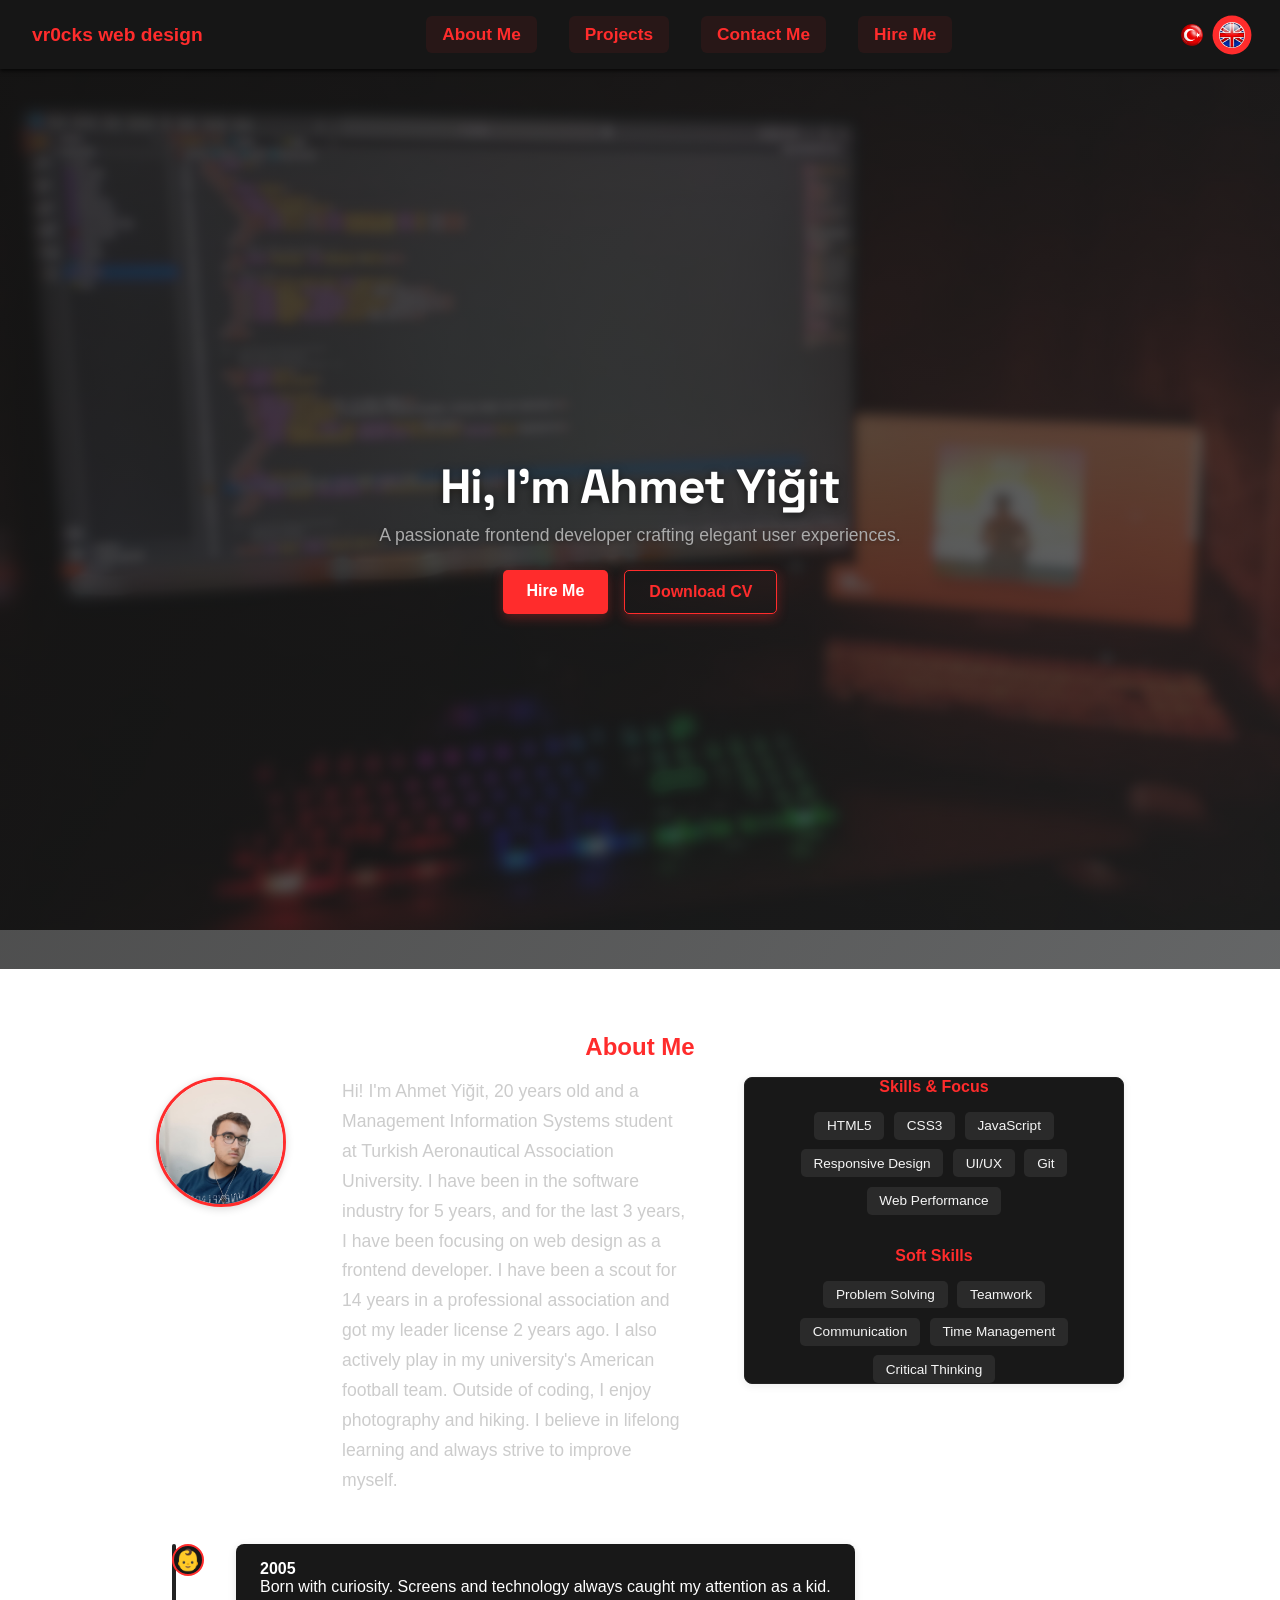
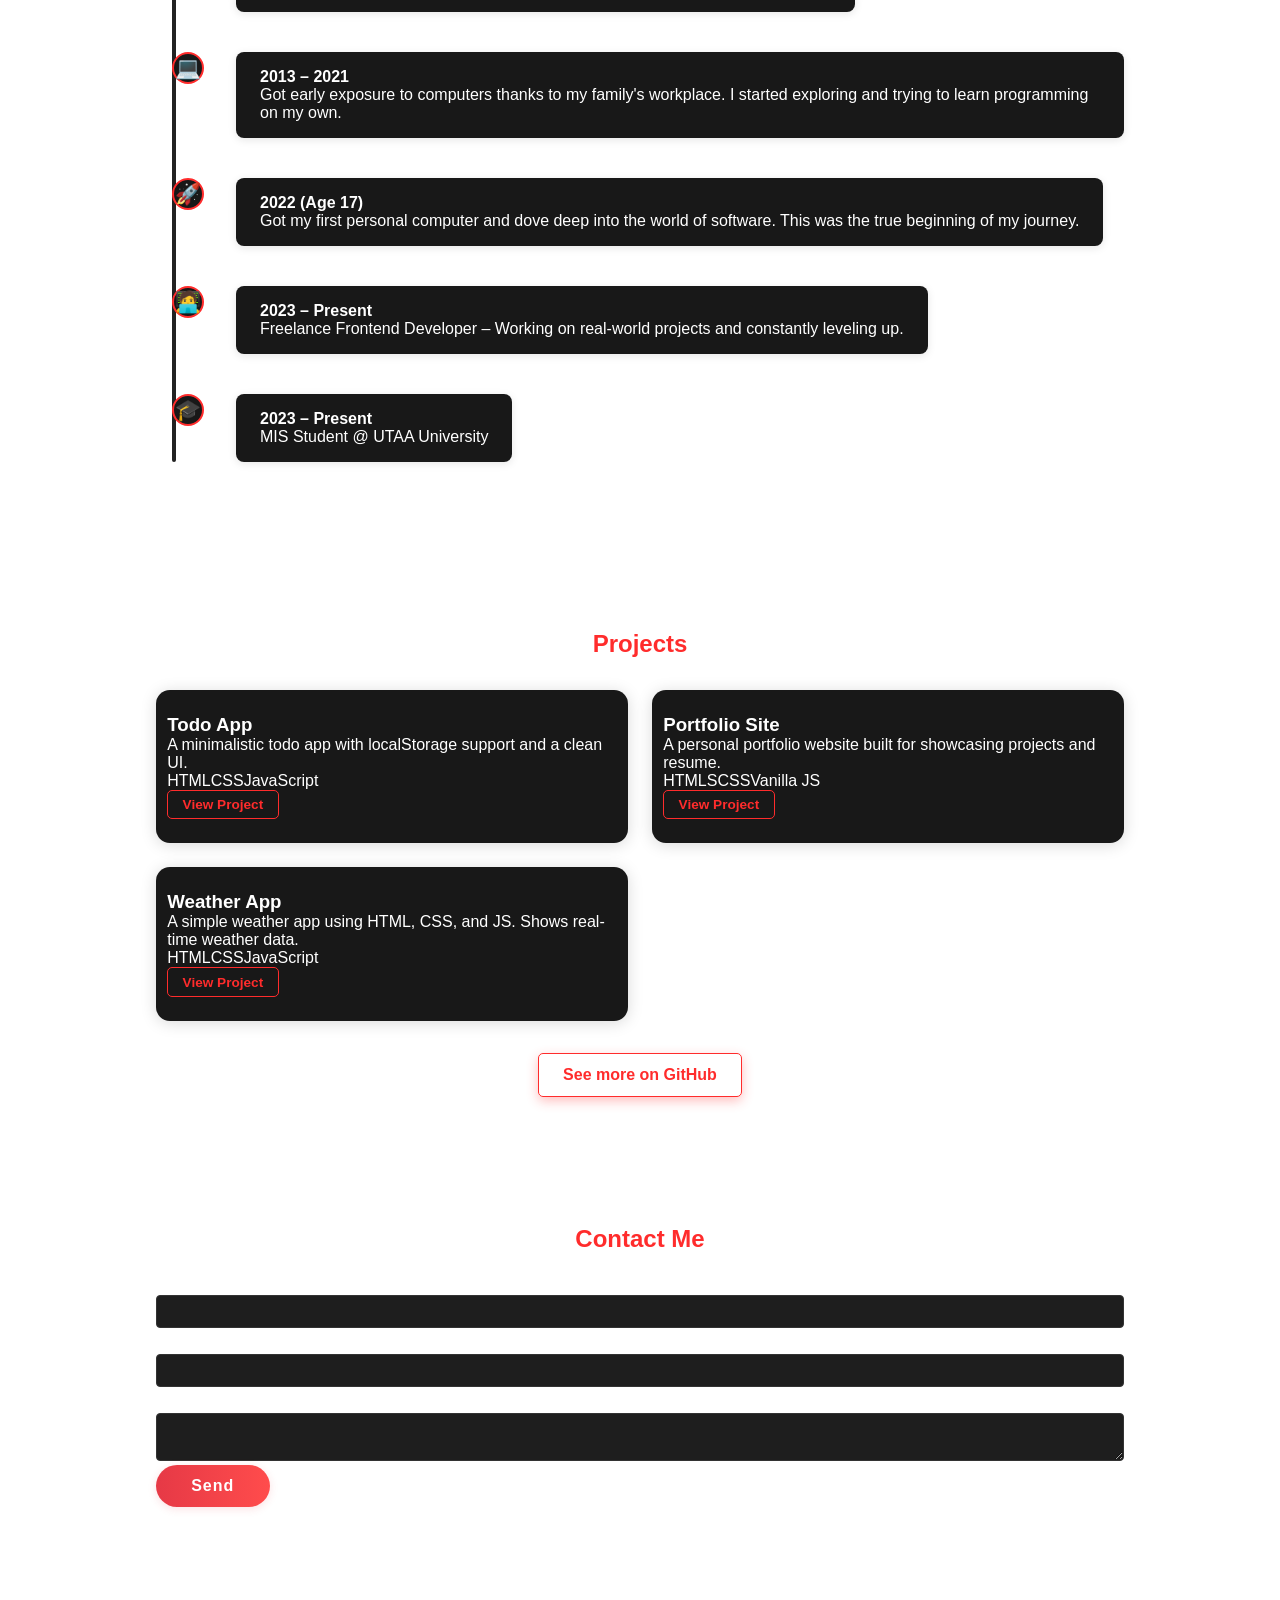
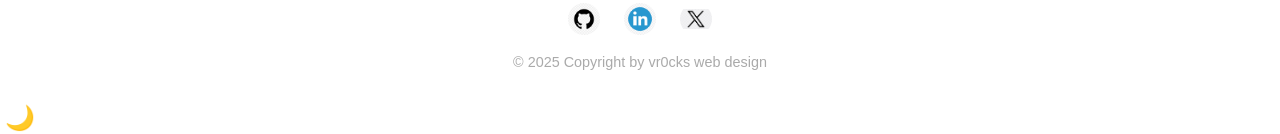
==== index.html @ fe690855 "İlk commit: portfolyo dosyaları" ====
<!DOCTYPE html>
<html lang="tr">
<head>
  <meta charset="UTF-8">
  <meta name="viewport" content="width=device-width, initial-scale=1.0">
  <title>Ahmet Yiğit - Portfolio</title>
  <link rel="stylesheet" href="style.css">
  <link href="https://fonts.googleapis.com/css2?family=Space+Grotesk:wght@700&display=swap" rel="stylesheet">
  <meta name="description" content="Ahmet Yiğit - Frontend Developer Portfolio. Projects, skills, and contact information.">
  <meta name="keywords" content="Frontend, Portfolio, Ahmet Yiğit, Web Developer, JavaScript, HTML, CSS">
  <meta name="author" content="vr0cks web design">
</head>
<body>
  <!-- Scroll Progress Bar (Sayfa kaydırma ilerlemesini gösterir) -->
  <div class="scroll-progress"></div>

  <!-- =========================
       Navbar (Üst Menü)
       ========================= -->
  <header>
    <nav class="navbar">
      <div class="logo">
        <a href="#">vr0cks web design</a>
      </div>
      <!-- Masaüstü Menü -->
      <ul class="nav-links desktop-menu">
        <li><a href="#about" data-key="nav_about">About Me</a></li>
        <li><a href="#projects" data-key="nav_projects">Projects</a></li>
        <li><a href="#contact" data-key="nav_contact">Contact Me</a></li>
        <li><a href="#hire" data-key="nav_hire">Hire Me</a></li>
      </ul>
      <div class="nav-actions">
        <div class="language-switch">
          <button id="btn-tr"><img src="/assets/tr.png" alt="TR" /></button>
          <button id="btn-en"><img src="/assets/gb.png" alt="EN" /></button>
        </div>
      </div>
      <!-- Mobil Menü Açma Butonu -->
      <div class="hamburger" id="hamburger">&#9776;</div>
    </nav>
    <!-- Mobil Menü -->
    <ul class="nav-links mobile-menu" id="mobile-menu">
      <li><a href="#about" data-key="nav_about">About Me</a></li>
      <li><a href="#projects" data-key="nav_projects">Projects</a></li>
      <li><a href="#contact" data-key="nav_contact">Contact Me</a></li>
      <li><a href="#hire" data-key="nav_hire">Hire Me</a></li>
    </ul>
  </header>

  <!-- =========================
       Hero Alanı (Açılış)
       ========================= -->
  <header class="hero">
    <div class="hero-content">

      <div class="hero-text">
        <h1 data-key="hero_title">Hi, I'm Ahmet Yiğit</h1>
        <p data-key="hero_subtitle">A passionate frontend developer crafting elegant user experiences.</p>
        <div class="hero-buttons">
          <a href="#contact" class="btn" data-key="btn_hire">Hire Me</a>
          <a href="./assets/Resume.pdf" download class="btn btn-outline" data-key="btn_cv">Download CV</a>
        </div>
      </div>
    </div>
  </header>


  <!-- =========================
       Hakkımda Bölümü
       ========================= -->
  <section id="about" class="section fade-in">
    <h2 data-key="about_title">About Me</h2>
    <div class="about-wrapper">
      <!-- Profil Fotoğrafı -->
      <div class="about-photo">
        <img src="assets/ben 2.jpg" alt="Ahmet Yiğit" />
      </div>
      <!-- Hakkımda Yazısı -->
      <div class="about-text">
        <p data-key="about_text">
          Merhaba! Ben Ahmet Yiğit, 20 yaşındayım ve Türk Hava Kurumu Üniversitesi'nde Yönetim Bilişim Sistemleri bölümü öğrencisiyim.<br>
          5 yıldır yazılım sektöründeyim, son 3 yıldır ise frontend geliştirici olarak web tasarımı ile ilgileniyorum.<br>
          14 yıldır profesyonel bir derneğe bağlı olarak izcilik yapıyorum ve 2 yıl önce lider lisansımı aldım.<br>
          Ayrıca aktif olarak okulumun Amerikan futbolu takımında oynuyorum.<br>
          Kodlamanın dışında fotoğrafçılık ve doğa yürüyüşleriyle ilgileniyorum. Sürekli öğrenmeye ve kendimi geliştirmeye inanıyorum.
        </p>
      </div>
      <!-- Yetenekler ve Soft Skills -->
      <div class="about-tags">
        <h4 data-key="skills_title">Skills & Focus</h4>
        <div class="tag-list">
          <span>HTML5</span><span>CSS3</span><span>JavaScript</span>
          <span data-key="tag_responsive">Responsive Design</span>
          <span data-key="tag_uiux">UI/UX</span>
          <span>Git</span>
          <span data-key="tag_performance">Web Performance</span>
        </div>
        <h4 style="margin-top: 2rem;" data-key="soft_title">Soft Skills</h4>
        <div class="tag-list">
          <span data-key="tag_problem">Problem Solving</span>
          <span data-key="tag_team">Teamwork</span>
          <span data-key="tag_comm">Communication</span>
          <span data-key="tag_time">Time Management</span>
          <span data-key="tag_critical">Critical Thinking</span>
        </div>
      </div>
    </div>

    <!-- =========================
         Zaman Çizelgesi (Timeline)
         ========================= -->
    <div class="timeline-container fade-in">
      <div class="timeline-item">
        <div class="timeline-dot"><span>👶</span></div>
        <div class="timeline-content">
          <h4>2005</h4>
          <p data-key="timeline_2005">Born with curiosity. Screens and technology always caught my attention as a kid.</p>
        </div>
      </div>
      <div class="timeline-item">
        <div class="timeline-dot"><span>💻</span></div>
        <div class="timeline-content">
          <h4>2013 – 2021</h4>
          <p data-key="timeline_2013_2021">Got early exposure to computers thanks to my family's workplace. I started exploring and trying to learn programming on my own.</p>
        </div>
      </div>
      <div class="timeline-item">
        <div class="timeline-dot"><span>🚀</span></div>
        <div class="timeline-content">
          <h4>2022 (Age 17)</h4>
          <p data-key="timeline_2022">Got my first personal computer and dove deep into the world of software. This was the true beginning of my journey.</p>
        </div>
      </div>
      <div class="timeline-item">
        <div class="timeline-dot"><span>🧑‍💻</span></div>
        <div class="timeline-content">
          <h4>2023 – Present</h4>
          <p data-key="timeline_2023_freelance"><strong>Freelance Frontend Developer</strong> – Working on real-world projects and constantly leveling up.</p>
        </div>
      </div>
      <div class="timeline-item">
        <div class="timeline-dot"><span>🎓</span></div>
        <div class="timeline-content">
          <h4>2023 – Present</h4>
          <p data-key="timeline_2023_mis"><strong>MIS Student</strong> @ UTAA University</p>
        </div>
      </div>
    </div>
  </section>

  <!-- =========================
       Projeler Bölümü
       ========================= -->
  <section id="projects" class="section">
    <h2 data-key="projects_title">Projects</h2>
    <div class="project-grid">
      <!-- 3 favori projen -->
      <div class="project-card">
        <h3 data-key="todo_title">Todo App</h3>
        <p data-key="todo_desc">A minimalistic todo app with localStorage support and a clean UI.</p>
        <div class="tags">
          <span>HTML</span><span>CSS</span><span>JavaScript</span>
        </div>
        <a href="#" class="btn-sm" data-key="btn_view">View Project</a>
      </div>
      <div class="project-card">
        <h3 data-key="portfolio_title">Portfolio Site</h3>
        <p data-key="portfolio_desc">A personal portfolio website built for showcasing projects and resume.</p>
        <div class="tags">
          <span>HTML</span><span>SCSS</span><span>Vanilla JS</span>
        </div>
        <a href="#" class="btn-sm" data-key="btn_view">View Project</a>
      </div>
      <div class="project-card">
        <h3 data-key="weather_title">Weather App</h3>
        <p data-key="weather_desc">A simple weather app using HTML, CSS, and JS. Shows real-time weather data.</p>
        <div class="tags">
          <span>HTML</span><span>CSS</span><span>JavaScript</span>
        </div>
        <a href="#" class="btn-sm" data-key="btn_view">View Project</a>
      </div>
    </div>
    <div style="text-align:center; margin-top:2rem;">
      <a href="https://github.com/Vr0cks" target="_blank" class="btn btn-outline" data-key="btn_github_more">
        See more on GitHub
      </a>
    </div>
  </section>


  <!-- =========================
       İletişim Bölümü
       ========================= -->
  <section id="contact" class="section">
    <h2 data-key="contact_title">Contact Me</h2>
    <form id="contact-form">
      <label for="name" data-key="label_name">Your name:</label>
      <input type="text" id="name" name="name" required>

      <label for="email" data-key="label_email">Your email:</label>
      <input type="email" id="email" name="email" required>

      <label for="message" data-key="label_message">Your message:</label>
      <textarea id="message" name="message" required></textarea>

      <button type="submit" data-key="btn_send">Send</button>
    </form>
    <div id="thanks-message" style="display:none; color:var(--primary); margin-top:1rem;">
      Teşekkürler! Mesajınız iletildi.
    </div>
  </section>

  <!-- =========================
       Footer (Alt Bilgi)
       ========================= -->
  <footer>
    <div class="footer-social">
      <a href="https://github.com/Vr0cks" target="_blank"><img src="assets/github.png" alt="GitHub"></a>
      <a href="https://www.linkedin.com/in/ahmet-yiğit-canlı/" target="_blank"><img src="assets/linkedin.png" alt="LinkedIn"></a>
      <a href="https://x.com/ahmetcanli1907" target="_blank"><img src="assets/X.jpeg" alt="Twitter"></a>
      <!-- Diğer sosyal medya ikonlarını da ekleyebilirsin -->
    </div>
    <p>&copy; 2025 Copyright by vr0cks web design</p>
  </footer>

  <!-- =========================
       Scriptler
       ========================= -->
  <script src="script.js"></script>
  <script>
document.addEventListener("DOMContentLoaded", function() {
  const sections = document.querySelectorAll("section[id]");
  const navLinks = document.querySelectorAll(".nav-links a");

  function onScroll() {
    let scrollPos = window.scrollY + 120; // Navbar yüksekliği kadar offset
    sections.forEach(section => {
      if (
        scrollPos >= section.offsetTop &&
        scrollPos < section.offsetTop + section.offsetHeight
      ) {
        navLinks.forEach(link => {
          link.classList.remove("active");
          if (link.getAttribute("href") === "#" + section.id) {
            link.classList.add("active");
          }
        });
      }
    });
  }

  window.addEventListener("scroll", onScroll);
  onScroll(); // Sayfa yüklenince de çalışsın
});
</script>
  <script>
document.addEventListener("DOMContentLoaded", function() {
  function revealTimeline() {
    document.querySelectorAll('.timeline-item').forEach(item => {
      const rect = item.getBoundingClientRect();
      if(rect.top < window.innerHeight - 80) {
        item.classList.add('visible');
      }
    });
  }
  window.addEventListener('scroll', revealTimeline);
  revealTimeline();
});
</script>
<script>
document.getElementById('contact-form').addEventListener('submit', function(e){
  e.preventDefault();
  document.getElementById('thanks-message').style.display = 'block';
  this.reset();
});
</script>
<button id="theme-toggle" aria-label="Tema Değiştir">🌙</button>
<script>
const btn = document.getElementById('theme-toggle');
btn.onclick = () => {
  document.body.classList.toggle('light-theme');
  btn.textContent = document.body.classList.contains('light-theme') ? '🌞' : '🌙';
};
</script>
</body>
</html>
---- style.css ----
/* ============================
   Temel Değişkenler ve Reset
   ============================ */
:root {
  --primary: #ff2c2c;
  --bg: #121212;
  --text: #f5f5f5;
  --muted: #aaaaaa;
}

* {
  margin: 0;
  padding: 0;
  box-sizing: border-box;
}

@import url('https://fonts.googleapis.com/css2?family=Inter:wght@400;600;700&display=swap');

/* ============================
   Body Genel Ayarlar
   ============================ */
body {
  min-height: 100vh;
  background: url('assets/bk.jpg') center center/cover no-repeat fixed;
  color: #fff;
  font-family: 'Inter', Arial, sans-serif;
}

/* ============================
   Navigasyon Barı
   ============================ */
nav {
  background: rgba(18, 18, 18, 0.95);
  backdrop-filter: blur(10px);
  box-shadow: 0 2px 4px rgba(0, 0, 0, 0.7);
  padding: 1rem 2rem;
  display: flex;
  justify-content: space-between;
  align-items: center;
  position: sticky;
  top: 0;
  z-index: 10;
}

/* Logo kısmı */
.logo {
  font-weight: bold;
  font-size: 1.2rem;
  color: var(--primary);
}
.logo a {
  color: var(--primary);
  font-weight: bold;
  font-size: 1.2rem;
  text-decoration: none;
}

/* Menü linkleri */
.nav-links {
  list-style: none;
  display: flex;
  gap: 2rem;
  align-items: center;
  padding: 0;
}
.nav-links li a {
  color: #fff;
  text-decoration: none;
  font-weight: 600;
  font-size: 1.08rem;
  padding: 0.5rem 1rem;
  border-radius: 6px;
  transition: background 0.2s, color 0.2s;
  position: relative;
  display: inline-block;
  background: none;
}
.nav-links li a.active {
  color: var(--primary);
  background: rgba(255,44,44,0.08);
  font-weight: 700;
}
.nav-links li a:hover {
  background: var(--primary);
  color: #fff;
}
/* Hover'da alt çizgi efekti */
.nav-links li a::after {
  content: '';
  position: absolute;
  width: 0%;
  height: 2px;
  bottom: -4px;
  left: 0;
  background-color: var(--primary);
  transition: 0.3s;
}
.nav-links li a:hover::after {
  width: 100%;
}

/* Navbar aksiyonları hizalama */
.nav-actions {
  display: flex;
  gap: 1rem;
  align-items: center;
}

/* Dil değiştirme ve ekstra aksiyonlar */
.language-switch {
  display: flex;
  gap: 0.5rem;
}

.language-switch button {
  background: transparent;
  border: none;
  cursor: pointer;
  padding: 4px;
  border-radius: 50%;
  transition: background 0.2s, box-shadow 0.2s, transform 0.15s;
  display: flex;
  align-items: center;
  justify-content: center;
  box-shadow: none;
}

.language-switch button.active {
  background: var(--primary);
  box-shadow: 0 0 0 2px var(--primary);
  transform: scale(1.08);
}

.language-switch button:hover:not(.active) {
  background: rgba(255,255,255,0.08);
  box-shadow: 0 2px 8px rgba(0,0,0,0.12);
}

.language-switch img {
  width: 24px;
  height: 24px;
  border-radius: 50%;
  object-fit: cover;
  display: block;
}

/* Aktif buton vurgusu */
.language-switch button.active {
  background: var(--primary);
  box-shadow: 0 0 0 2px var(--primary);
}
#theme-toggle {
  font-size: 1.5rem;
  width: 32px;
  height: 32px;
  color: var(--primary);
  background: transparent;
  border: none;
  margin-left: 4px;
}

/* ============================
   Hero Alanı (Açılış)
   ============================ */
.hero {
  position: relative;
  min-height: 100vh;
  display: flex;
  align-items: center;
  justify-content: center;
  z-index: 1;
}
.hero::before {
  content: "";
  position: absolute;
  inset: 0;
  background: linear-gradient(120deg, rgba(24,24,24,0.8) 0%, rgba(35,37,38,0.7) 100%);
  z-index: 1;
}
.hero-content {
  position: relative;
  z-index: 2;
  text-align: center;
  width: 100%;
  max-width: 700px;
  margin: 0 auto;
  padding: 3rem 1rem;
  /* Arka plan rengi ekleme! */
  background: none;
  box-shadow: none;
}
.hero h1 {
  font-family: 'Space Grotesk', Arial, sans-serif;
  font-size: 3rem;
  letter-spacing: -1px;
  margin-bottom: 0.5rem;
  opacity: 0;
  animation: fadeIn 1s forwards 0.3s;
  text-shadow: 0 2px 8px rgba(0,0,0,0.5);
}
.hero p {
  color: var(--muted);
  font-size: 1.1rem;
  margin-bottom: 1.5rem;
  opacity: 0;
  animation: fadeIn 1s forwards 0.6s;
  text-shadow: 0 1px 4px rgba(0,0,0,0.3);
}
.hero-buttons {
  display: flex;
  gap: 1rem;
  justify-content: center;
  flex-wrap: wrap;
}
.hero-content {
  display: flex;
  align-items: center;
  justify-content: center;
  gap: 2.5rem;
  padding: 4rem 1rem 2rem 1rem;
  flex-wrap: wrap;
}
.hero-text {
  background: none;
  box-shadow: none;
}
.hero-text > * {
  opacity: 0;
  transform: translateY(30px);
  animation: fadeInUp 0.8s forwards;
}
.hero-text > *:nth-child(1) { animation-delay: 0.2s; }
.hero-text > *:nth-child(2) { animation-delay: 0.4s; }
.hero-text > *:nth-child(3) { animation-delay: 0.6s; }

@keyframes fadeInUp {
  to { opacity: 1; transform: none; }
}

/* ============================
   Butonlar
   ============================ */
.btn, .btn-outline, .btn-sm {
  display: inline-block;
  border-radius: 5px;
  text-decoration: none;
  transition: 0.3s;
  font-weight: 600;
}
.btn {
  padding: 0.75rem 1.5rem;
  background: var(--primary);
  color: #fff;
  box-shadow: 0 4px 12px rgba(255, 44, 44, 0.3);
}
.btn:hover { opacity: 0.85; }
.btn-outline {
  background: transparent;
  border: 1px solid var(--primary);
  color: var(--primary);
}
.btn-outline:hover {
  background: var(--primary);
  color: #fff;
}
.btn-sm {
  padding: 0.4rem 0.9rem;
  font-size: 0.85rem;
  border: 1px solid var(--primary);
  color: var(--primary);
}
.btn-sm:hover {
  background-color: var(--primary);
  color: #fff;
}

/* ============================
   Genel Bölüm Ayarları
   ============================ */
.section {
  padding: 4rem 2rem;
  max-width: 1000px;
  margin: auto;
}
.section h2 {
  color: var(--primary);
  margin-bottom: 1rem;
  text-align: center;
}

/* ============================
   Slider (Projeler için)
   ============================ */
.slider {
  display: flex;
  overflow-x: auto;
  scroll-snap-type: x mandatory;
  gap: 1rem;
  padding: 1rem 0;
  scrollbar-width: none;
}
.slider::-webkit-scrollbar { display: none; }
.slide {
  min-width: 300px;
  flex: none;
  background: linear-gradient(145deg, #1c1c1c, #111);
  border: 1px solid #2a2a2a;
  padding: 1rem;
  border-radius: 8px;
  scroll-snap-align: center;
  text-align: center;
  transition: transform 0.3s;
}
.slide:hover { transform: scale(1.05); }

/* ============================
   Form Elemanları
   ============================ */
input, textarea {
  background: #1e1e1e;
  border: 1px solid #333;
  padding: 0.5rem;
  color: var(--text);
  width: 100%;
  margin-top: 0.5rem;
  border-radius: 4px;
}
input:focus, textarea:focus {
  outline: none;
  border-color: var(--primary);
}
button[type="submit"] {
  background: linear-gradient(90deg, #e63946 0%, #ff4c4c 100%);
  color: #fff;
  border: none;
  padding: 0.75rem 2.2rem;
  border-radius: 25px;
  font-size: 1rem;
  font-weight: 600;
  cursor: pointer;
  box-shadow: 0 2px 8px rgba(230, 57, 70, 0.15);
  transition: background 0.2s, transform 0.2s;
  letter-spacing: 1px;
}
button[type="submit"]:hover {
  background: linear-gradient(90deg, #ff4c4c 0%, #e63946 100%);
  transform: translateY(-2px) scale(1.04);
  box-shadow: 0 4px 16px rgba(230, 57, 70, 0.25);
}

/* ============================
   Footer
   ============================ */
footer {
  text-align: center;
  padding: 2rem;
  font-size: 0.9rem;
  color: var(--muted);
}

/* ============================
   Proje Kartları
   ============================ */
.project-grid {
  display: grid;
  grid-template-columns: 1fr;
  gap: 1.5rem;
  margin-top: 2rem;
}

.project-card {
  background: #181818;
  border-radius: 14px;
  box-shadow: 0 2px 16px rgba(0,0,0,0.15);
  padding: 1.5rem 0.7rem;
  width: 100%;
  max-width: 100%;
  box-sizing: border-box;
  margin: 0 auto;
}

@media (min-width: 600px) {
  .project-grid {
    grid-template-columns: repeat(auto-fit, minmax(320px, 1fr));
  }
}

/* ============================
   Hakkımda Bölümü
   ============================ */
.about-wrapper {
  display: flex;
  gap: 2.5rem;
  align-items: flex-start;
  justify-content: center;
  flex-wrap: wrap;
  margin-bottom: 2rem;
}
.about-photo {
  flex-shrink: 0;
}
.about-photo img {
  width: 130px;
  height: 130px;
  object-fit: cover;
  border-radius: 50%;
  border: 3px solid var(--primary);
  box-shadow: 0 2px 8px rgba(0,0,0,0.15);
  background: #fff;
  display: block;
  margin: 0 auto;
  max-width: 100%;
  max-height: 180px;
}
.about-text {
  flex: 2 1 400px;
  max-width: 700px;
  font-size: 1.1rem;
  color: #ccc;
  margin-bottom: 1rem;
  text-align: left;
  min-width: 250px;
  word-break: break-word;
  white-space: normal;
  line-height: 1.7;
}
.about-tags {
  flex: 1 1 200px;
  min-width: 180px;
  background: #181818;
  border-radius: 8px;
  padding: 1.2rem 1rem;
  border: 1px solid #232323;
  box-shadow: 0 2px 8px rgba(0,0,0,0.08);
  text-align: center;
}
.about-tags h4 {
  margin-bottom: 1rem;
  color: var(--primary);
  font-weight: 600;
}
.tag-list {
  display: flex;
  flex-wrap: wrap;
  justify-content: center;
  gap: 0.6rem;
}
.tag-list span {
  background: #2a2a2a;
  color: var(--text);
  padding: 0.4rem 0.8rem;
  border-radius: 5px;
  font-size: 0.85rem;
  transition: 0.3s;
}
.tag-list span:hover {
  background: var(--primary);
  color: #fff;
}

/* ============================
   Zaman Çizelgesi (Timeline)
   ============================ */
.timeline {
  max-width: 800px;
  margin: 2rem auto 0;
  color: var(--text);
  text-align: center;
}
.timeline h4 {
  margin-bottom: 1rem;
  color: var(--primary);
}
.timeline ul {
  list-style: none;
  padding: 0;
}
.timeline li {
  margin-bottom: 1rem;
  padding-left: 1rem;
  position: relative;
}
.timeline li::before {
  content: '';
  position: absolute;
  left: 0;
  top: 7px;
  width: 8px;
  height: 8px;
  background: var(--primary);
  border-radius: 50%;
}
.timeline-container {
  position: relative;
  margin: 2rem 0 0 0;
  padding-left: 32px;
}
.timeline-container::before {
  content: '';
  position: absolute;
  left: 16px;
  top: 0;
  bottom: 0;
  width: 4px;
  background: #222;
  border-radius: 2px;
}
.timeline-item {
  display: flex;
  align-items: flex-start;
  margin-bottom: 2.5rem;
  position: relative;
  opacity: 0;
  transform: translateY(30px);
  transition: opacity 0.7s, transform 0.7s;
}
.timeline-item.visible {
  opacity: 1;
  transform: none;
}
.timeline-dot {
  width: 32px;
  height: 32px;
  background: #181818;
  border: 2px solid var(--primary);
  border-radius: 50%;
  display: flex;
  align-items: center;
  justify-content: center;
  font-size: 1.3rem;
  position: absolute;
  left: -16px;
  top: 0;
  z-index: 1;
  transition: box-shadow 0.2s;
}
.timeline-item:hover .timeline-dot {
  box-shadow: 0 0 0 4px #e74c3c44;
}
.timeline-content {
  background: #181818;
  padding: 1rem 1.5rem;
  border-radius: 8px;
  box-shadow: 0 2px 8px rgba(0,0,0,0.1);
  min-width: 220px;
  margin-left: 48px;
  transition: background 0.2s;
}
.timeline-item:hover .timeline-content {
  background: #222;
}

/* ============================
   Animasyonlar
   ============================ */
.fade-in {
  opacity: 0;
  transform: translateY(20px);
  transition: opacity 0.6s, transform 0.6s;
}
.fade-in.visible {
  opacity: 1;
  transform: translateY(0);
}
@keyframes fadeIn {
  from { opacity: 0; transform: translateY(10px);}
  to { opacity: 1; transform: translateY(0);}
}

/* ============================
   Responsive (Mobil Uyum)
   ============================ */
.desktop-menu { display: flex; }
.mobile-menu, .hamburger { display: none; }

@media (max-width: 900px) {
  .hero-buttons { flex-direction: column; }
  .btn { width: 100%; text-align: center; }
}
@media (max-width: 768px) {
  .desktop-menu { display: none; }
  .mobile-menu {
    display: flex;
    flex-direction: column;
    position: absolute;
    top: 60px;
    right: 0;
    background: var(--bg);
    width: 200px;
    z-index: 100;
  }
  .hamburger {
    display: block;
    font-size: 2rem;
    cursor: pointer;
    margin-left: 1rem;
    color: var(--primary);
    background: none;
    border: none;
  }
}
@media (max-width: 700px) {
  .about-wrapper {
    flex-direction: column;
    align-items: center;
    text-align: center;
  }
  .about-photo { margin-bottom: 1rem; }
  .timeline-container { padding-left: 0; }
  .timeline-content { margin-left: 0; }
  .timeline-dot { left: -8px; }
  .hero-content {
    flex-direction: column;
    gap: 1.5rem;
    text-align: center;
  }
  .hero-text {
    text-align: center;
  }
  .timeline-dot { font-size: 1.8rem; }
}
@media (max-width: 600px) {
  .hero h1 { font-size: 1.8rem; }
  .nav-links {
    flex-direction: column;
    gap: 0.5rem;
    align-items: flex-end;
  }
}
@media (min-width: 768px) {
  .about-wrapper {
    flex-direction: row;
    justify-content: space-between;
    align-items: flex-start;
    text-align: left;
  }
  .about-text, .about-tags { flex: 1; padding: 0 1rem; }
  .about-text p { text-align: left; }
}

/* ============================
   Sosyal Medya İkonları (Footer için)
   ============================ */
.footer-social {
  display: flex;
  justify-content: center;
  gap: 1.5rem;
  margin-bottom: 1rem;
}

.footer-social a img {
  width: 32px;
  height: 32px;
  object-fit: contain;
  background: none;
  border-radius: 50%;
  transition: transform 0.2s;
}

.footer-social a img:hover {
  transform: scale(1.15);
}

.navbar {
  position: sticky;
  top: 0;
  z-index: 100;
  background: rgba(24,24,24,0.95);
  backdrop-filter: blur(8px);
  transition: background 0.3s;
}

body.light-theme {
  --bg: #f5f5f5;
  --text: #181818;
  --muted: #444;
  background: #fff;
  color: #181818;
}
body.light-theme .navbar {
  background: rgba(255,255,255,0.95);
}
body.light-theme .project-card {
  background: #fff;
  color: #181818;
}
html, body {
  width: 100%;
  overflow-x: hidden;
}

.section {
  box-sizing: border-box;
  width: 100%;
  max-width: 1000px;
  margin: auto;
  padding: 4rem 1rem;
}

.project-card {
  box-sizing: border-box;
  width: 100%;
  max-width: 100%;
  margin: 0 auto;
  padding: 1.5rem 0.7rem;
}
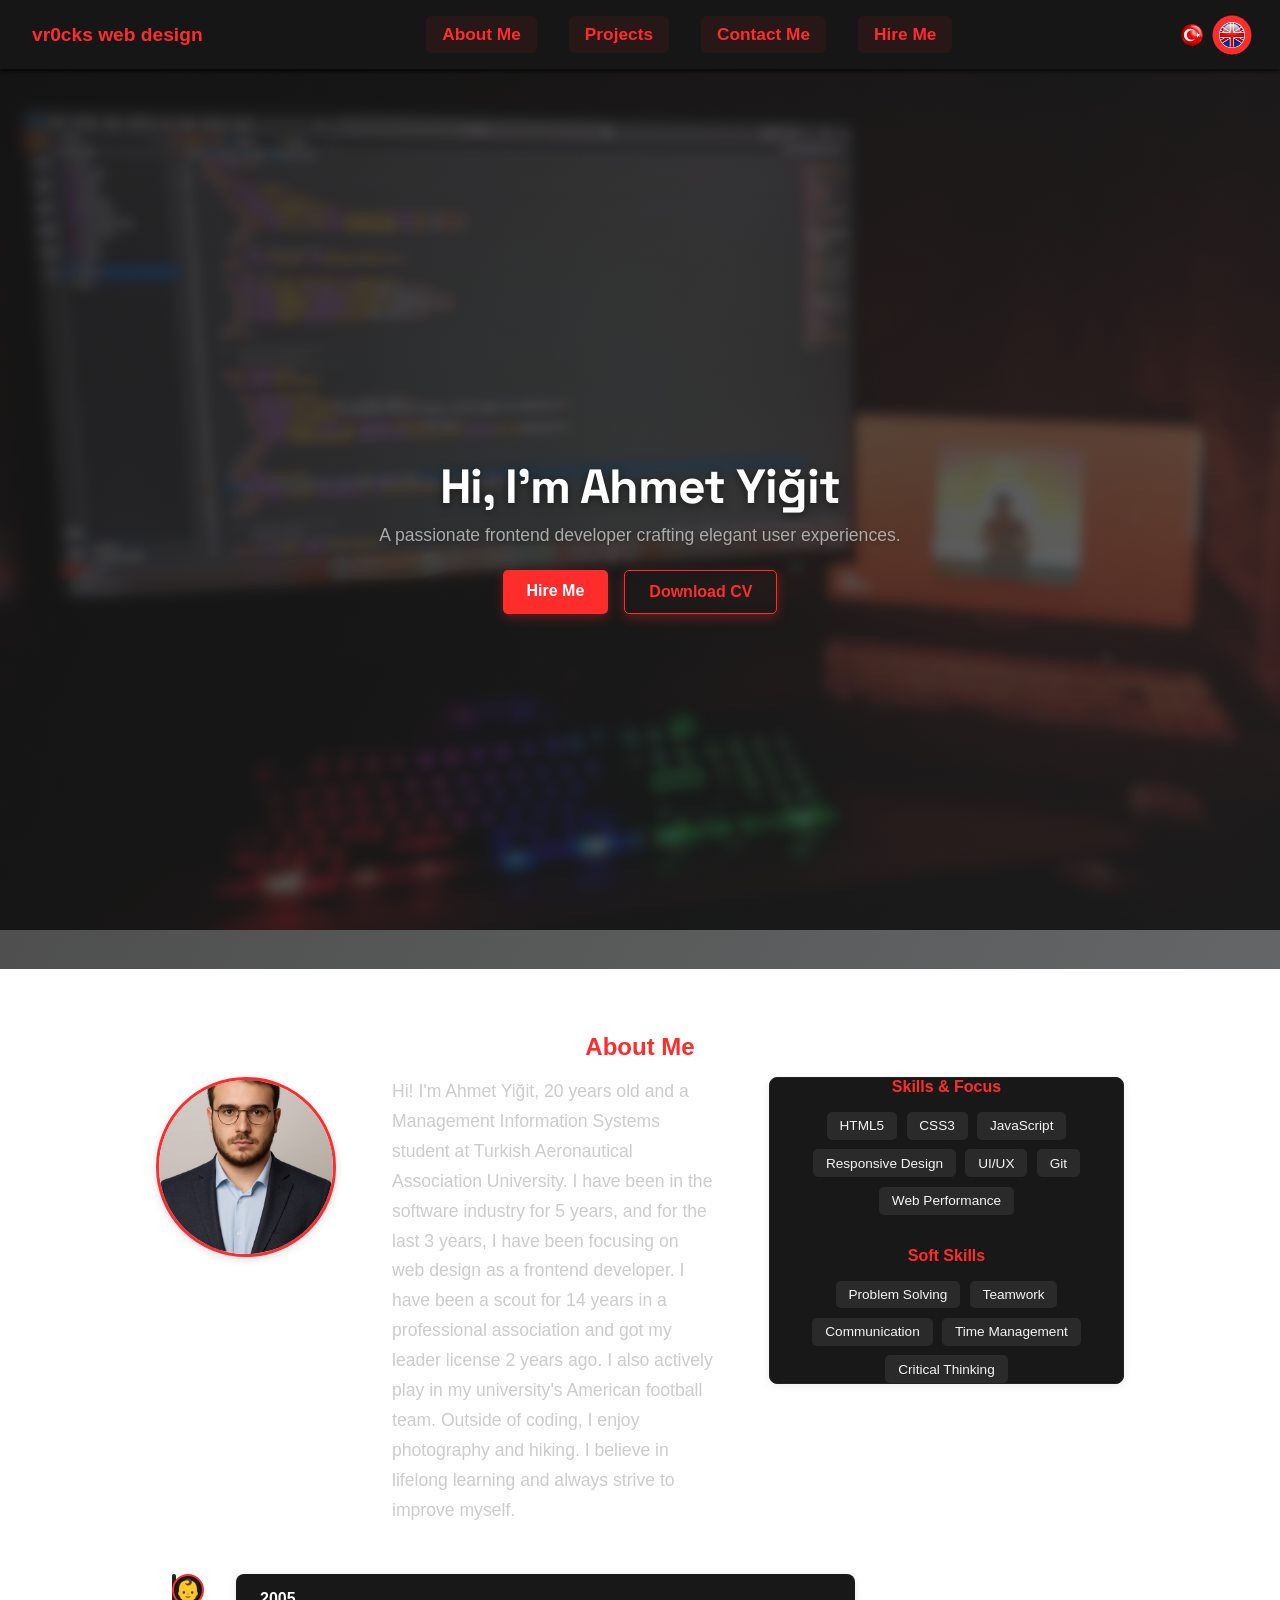
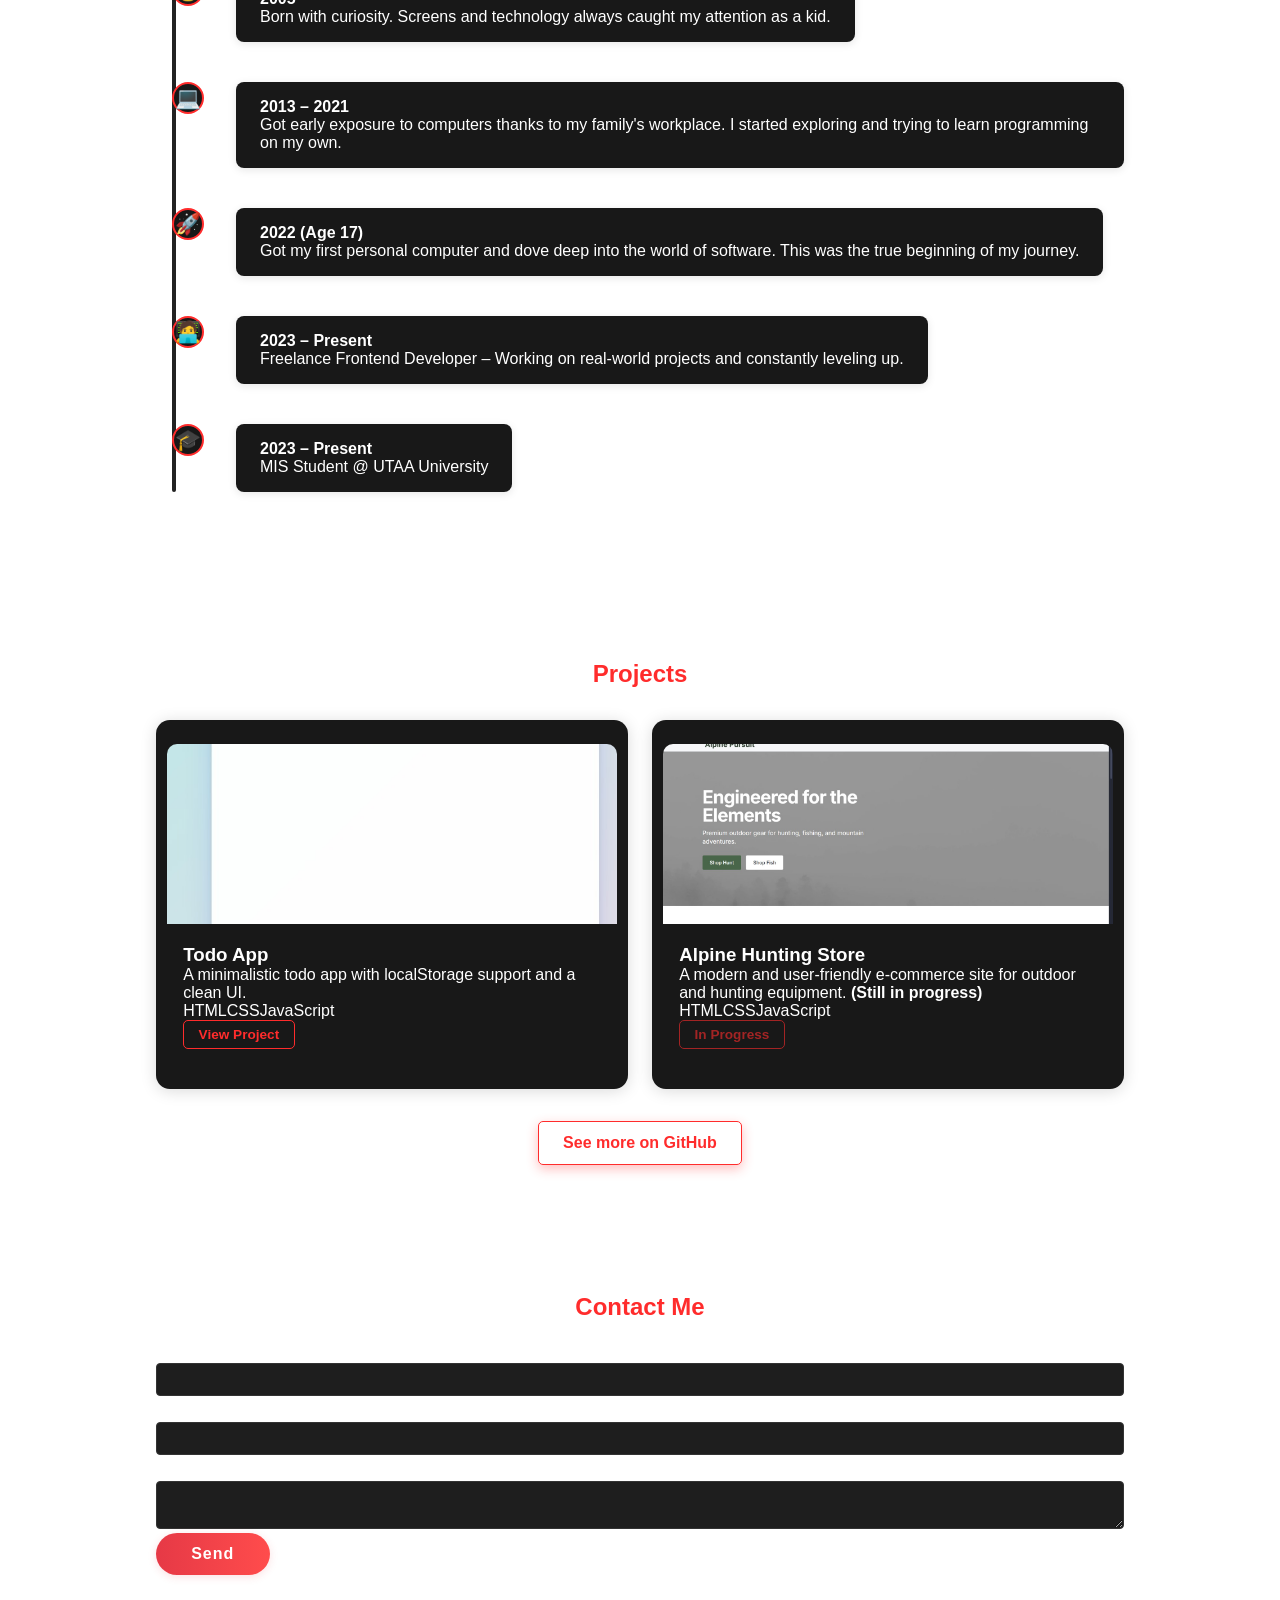
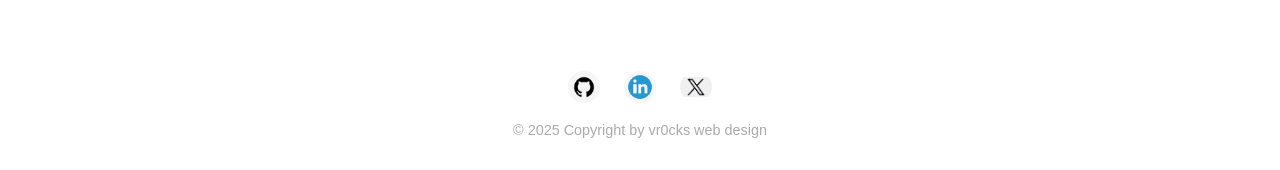
==== commit 8aa394f0: "first commit" ====
--- a/index.html
+++ b/index.html
@@ -73,7 +73,7 @@
     <div class="about-wrapper">
       <!-- Profil Fotoğrafı -->
       <div class="about-photo">
-        <img src="assets/ben 2.jpg" alt="Ahmet Yiğit" />
+        <img src="assets/bn.png" alt="Ahmet Yiğit" style="width:100%;height:auto;object-fit:cover;" />
       </div>
       <!-- Hakkımda Yazısı -->
       <div class="about-text">
@@ -154,30 +154,29 @@
   <section id="projects" class="section">
     <h2 data-key="projects_title">Projects</h2>
     <div class="project-grid">
-      <!-- 3 favori projen -->
+      <!-- Todo App Card -->
       <div class="project-card">
-        <h3 data-key="todo_title">Todo App</h3>
-        <p data-key="todo_desc">A minimalistic todo app with localStorage support and a clean UI.</p>
-        <div class="tags">
-          <span>HTML</span><span>CSS</span><span>JavaScript</span>
-        </div>
-        <a href="#" class="btn-sm" data-key="btn_view">View Project</a>
-      </div>
+        <img src="assets/to do.jpg" alt="Todo App Screenshot" style="width:100%;height:180px;object-fit:cover;border-radius:10px 10px 0 0;">
+        <div class="project-card-content" style="padding:1rem;">
+          <h3 data-key="todo_title">Todo App</h3>
+          <p data-key="todo_desc">A minimalistic todo app with localStorage support and a clean UI.</p>
+          <div class="tags">
+            <span>HTML</span><span>CSS</span><span>JavaScript</span>
+          </div>
+          <a href="https://vr0cks.github.io/to-do-/" class="btn-sm" data-key="btn_view" target="_blank">View Project</a>
+        </div>
+      </div>
+      <!-- Alpine Hunting Store Card -->
       <div class="project-card">
-        <h3 data-key="portfolio_title">Portfolio Site</h3>
-        <p data-key="portfolio_desc">A personal portfolio website built for showcasing projects and resume.</p>
-        <div class="tags">
-          <span>HTML</span><span>SCSS</span><span>Vanilla JS</span>
-        </div>
-        <a href="#" class="btn-sm" data-key="btn_view">View Project</a>
-      </div>
-      <div class="project-card">
-        <h3 data-key="weather_title">Weather App</h3>
-        <p data-key="weather_desc">A simple weather app using HTML, CSS, and JS. Shows real-time weather data.</p>
-        <div class="tags">
-          <span>HTML</span><span>CSS</span><span>JavaScript</span>
-        </div>
-        <a href="#" class="btn-sm" data-key="btn_view">View Project</a>
+        <img src="assets/alpine.jpg" alt="Alpine Hunting Store Screenshot" style="width:100%;height:180px;object-fit:cover;border-radius:10px 10px 0 0;">
+        <div class="project-card-content" style="padding:1rem;">
+          <h3>Alpine Hunting Store</h3>
+          <p>A modern and user-friendly e-commerce site for outdoor and hunting equipment. <strong>(Still in progress)</strong></p>
+          <div class="tags">
+            <span>HTML</span><span>CSS</span><span>JavaScript</span>
+          </div>
+          <a href="#" class="btn-sm" disabled style="pointer-events:none;opacity:0.6;">In Progress</a>
+        </div>
       </div>
     </div>
     <div style="text-align:center; margin-top:2rem;">
@@ -273,14 +272,7 @@
   document.getElementById('thanks-message').style.display = 'block';
   this.reset();
 });
-</script>
-<button id="theme-toggle" aria-label="Tema Değiştir">🌙</button>
-<script>
-const btn = document.getElementById('theme-toggle');
-btn.onclick = () => {
-  document.body.classList.toggle('light-theme');
-  btn.textContent = document.body.classList.contains('light-theme') ? '🌞' : '🌙';
-};
+
 </script>
 </body>
 </html>
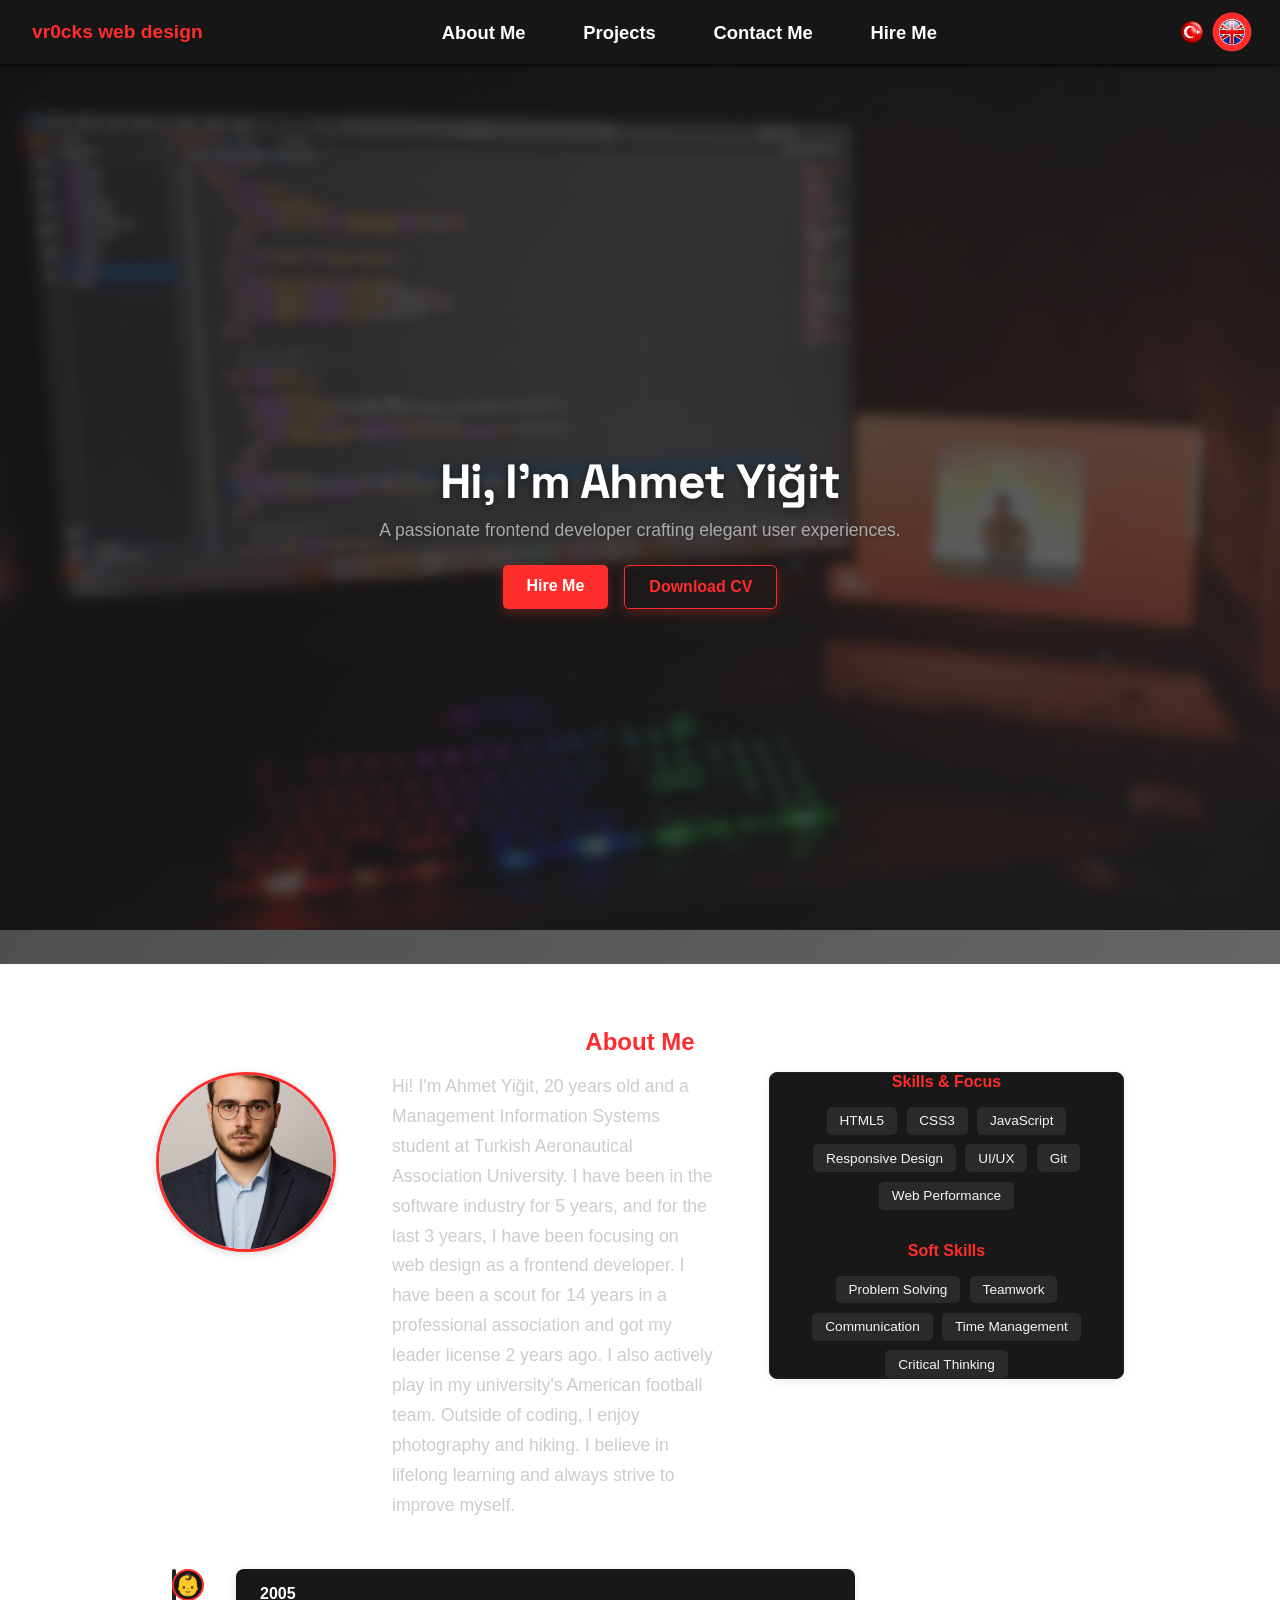
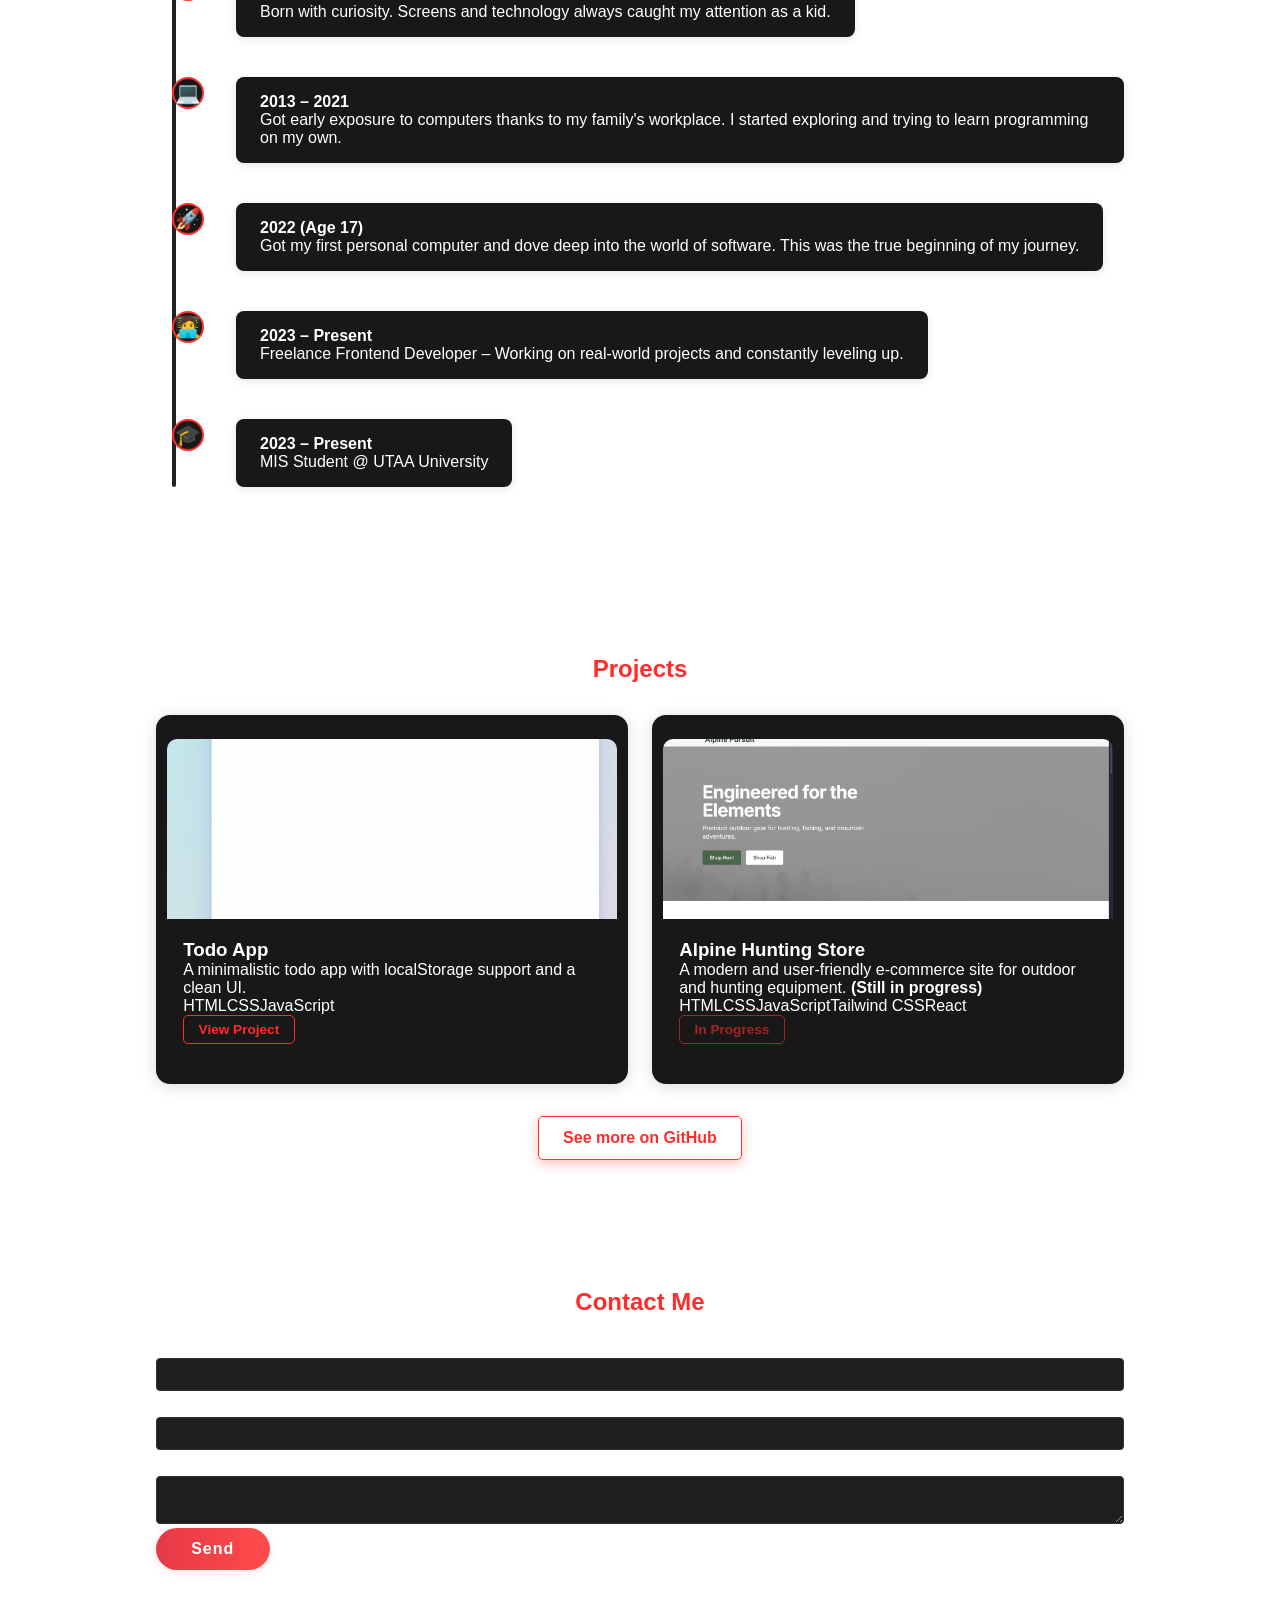
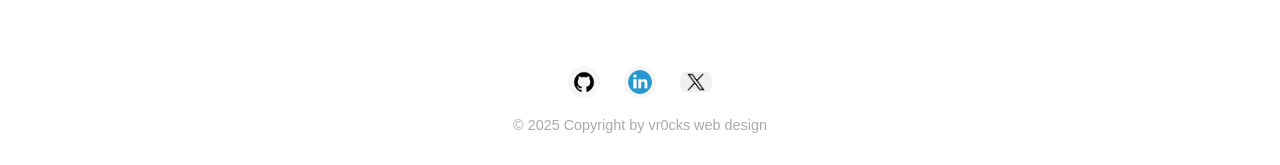
==== commit 4ed709b4: "Add files via upload" ====
--- a/index.html
+++ b/index.html
@@ -1,278 +1,276 @@
-<!DOCTYPE html>
-<html lang="tr">
-<head>
-  <meta charset="UTF-8">
-  <meta name="viewport" content="width=device-width, initial-scale=1.0">
-  <title>Ahmet Yiğit - Portfolio</title>
-  <link rel="stylesheet" href="style.css">
-  <link href="https://fonts.googleapis.com/css2?family=Space+Grotesk:wght@700&display=swap" rel="stylesheet">
-  <meta name="description" content="Ahmet Yiğit - Frontend Developer Portfolio. Projects, skills, and contact information.">
-  <meta name="keywords" content="Frontend, Portfolio, Ahmet Yiğit, Web Developer, JavaScript, HTML, CSS">
-  <meta name="author" content="vr0cks web design">
-</head>
-<body>
-  <!-- Scroll Progress Bar (Sayfa kaydırma ilerlemesini gösterir) -->
-  <div class="scroll-progress"></div>
-
-  <!-- =========================
-       Navbar (Üst Menü)
-       ========================= -->
-  <header>
-    <nav class="navbar">
-      <div class="logo">
-        <a href="#">vr0cks web design</a>
-      </div>
-      <!-- Masaüstü Menü -->
-      <ul class="nav-links desktop-menu">
-        <li><a href="#about" data-key="nav_about">About Me</a></li>
-        <li><a href="#projects" data-key="nav_projects">Projects</a></li>
-        <li><a href="#contact" data-key="nav_contact">Contact Me</a></li>
-        <li><a href="#hire" data-key="nav_hire">Hire Me</a></li>
-      </ul>
-      <div class="nav-actions">
-        <div class="language-switch">
-          <button id="btn-tr"><img src="/assets/tr.png" alt="TR" /></button>
-          <button id="btn-en"><img src="/assets/gb.png" alt="EN" /></button>
-        </div>
-      </div>
-      <!-- Mobil Menü Açma Butonu -->
-      <div class="hamburger" id="hamburger">&#9776;</div>
-    </nav>
-    <!-- Mobil Menü -->
-    <ul class="nav-links mobile-menu" id="mobile-menu">
-      <li><a href="#about" data-key="nav_about">About Me</a></li>
-      <li><a href="#projects" data-key="nav_projects">Projects</a></li>
-      <li><a href="#contact" data-key="nav_contact">Contact Me</a></li>
-      <li><a href="#hire" data-key="nav_hire">Hire Me</a></li>
-    </ul>
-  </header>
-
-  <!-- =========================
-       Hero Alanı (Açılış)
-       ========================= -->
-  <header class="hero">
-    <div class="hero-content">
-
-      <div class="hero-text">
-        <h1 data-key="hero_title">Hi, I'm Ahmet Yiğit</h1>
-        <p data-key="hero_subtitle">A passionate frontend developer crafting elegant user experiences.</p>
-        <div class="hero-buttons">
-          <a href="#contact" class="btn" data-key="btn_hire">Hire Me</a>
-          <a href="./assets/Resume.pdf" download class="btn btn-outline" data-key="btn_cv">Download CV</a>
-        </div>
-      </div>
-    </div>
-  </header>
-
-
-  <!-- =========================
-       Hakkımda Bölümü
-       ========================= -->
-  <section id="about" class="section fade-in">
-    <h2 data-key="about_title">About Me</h2>
-    <div class="about-wrapper">
-      <!-- Profil Fotoğrafı -->
-      <div class="about-photo">
-        <img src="assets/bn.png" alt="Ahmet Yiğit" style="width:100%;height:auto;object-fit:cover;" />
-      </div>
-      <!-- Hakkımda Yazısı -->
-      <div class="about-text">
-        <p data-key="about_text">
-          Merhaba! Ben Ahmet Yiğit, 20 yaşındayım ve Türk Hava Kurumu Üniversitesi'nde Yönetim Bilişim Sistemleri bölümü öğrencisiyim.<br>
-          5 yıldır yazılım sektöründeyim, son 3 yıldır ise frontend geliştirici olarak web tasarımı ile ilgileniyorum.<br>
-          14 yıldır profesyonel bir derneğe bağlı olarak izcilik yapıyorum ve 2 yıl önce lider lisansımı aldım.<br>
-          Ayrıca aktif olarak okulumun Amerikan futbolu takımında oynuyorum.<br>
-          Kodlamanın dışında fotoğrafçılık ve doğa yürüyüşleriyle ilgileniyorum. Sürekli öğrenmeye ve kendimi geliştirmeye inanıyorum.
-        </p>
-      </div>
-      <!-- Yetenekler ve Soft Skills -->
-      <div class="about-tags">
-        <h4 data-key="skills_title">Skills & Focus</h4>
-        <div class="tag-list">
-          <span>HTML5</span><span>CSS3</span><span>JavaScript</span>
-          <span data-key="tag_responsive">Responsive Design</span>
-          <span data-key="tag_uiux">UI/UX</span>
-          <span>Git</span>
-          <span data-key="tag_performance">Web Performance</span>
-        </div>
-        <h4 style="margin-top: 2rem;" data-key="soft_title">Soft Skills</h4>
-        <div class="tag-list">
-          <span data-key="tag_problem">Problem Solving</span>
-          <span data-key="tag_team">Teamwork</span>
-          <span data-key="tag_comm">Communication</span>
-          <span data-key="tag_time">Time Management</span>
-          <span data-key="tag_critical">Critical Thinking</span>
-        </div>
-      </div>
-    </div>
-
-    <!-- =========================
-         Zaman Çizelgesi (Timeline)
-         ========================= -->
-    <div class="timeline-container fade-in">
-      <div class="timeline-item">
-        <div class="timeline-dot"><span>👶</span></div>
-        <div class="timeline-content">
-          <h4>2005</h4>
-          <p data-key="timeline_2005">Born with curiosity. Screens and technology always caught my attention as a kid.</p>
-        </div>
-      </div>
-      <div class="timeline-item">
-        <div class="timeline-dot"><span>💻</span></div>
-        <div class="timeline-content">
-          <h4>2013 – 2021</h4>
-          <p data-key="timeline_2013_2021">Got early exposure to computers thanks to my family's workplace. I started exploring and trying to learn programming on my own.</p>
-        </div>
-      </div>
-      <div class="timeline-item">
-        <div class="timeline-dot"><span>🚀</span></div>
-        <div class="timeline-content">
-          <h4>2022 (Age 17)</h4>
-          <p data-key="timeline_2022">Got my first personal computer and dove deep into the world of software. This was the true beginning of my journey.</p>
-        </div>
-      </div>
-      <div class="timeline-item">
-        <div class="timeline-dot"><span>🧑‍💻</span></div>
-        <div class="timeline-content">
-          <h4>2023 – Present</h4>
-          <p data-key="timeline_2023_freelance"><strong>Freelance Frontend Developer</strong> – Working on real-world projects and constantly leveling up.</p>
-        </div>
-      </div>
-      <div class="timeline-item">
-        <div class="timeline-dot"><span>🎓</span></div>
-        <div class="timeline-content">
-          <h4>2023 – Present</h4>
-          <p data-key="timeline_2023_mis"><strong>MIS Student</strong> @ UTAA University</p>
-        </div>
-      </div>
-    </div>
-  </section>
-
-  <!-- =========================
-       Projeler Bölümü
-       ========================= -->
-  <section id="projects" class="section">
-    <h2 data-key="projects_title">Projects</h2>
-    <div class="project-grid">
-      <!-- Todo App Card -->
-      <div class="project-card">
-        <img src="assets/to do.jpg" alt="Todo App Screenshot" style="width:100%;height:180px;object-fit:cover;border-radius:10px 10px 0 0;">
-        <div class="project-card-content" style="padding:1rem;">
-          <h3 data-key="todo_title">Todo App</h3>
-          <p data-key="todo_desc">A minimalistic todo app with localStorage support and a clean UI.</p>
-          <div class="tags">
-            <span>HTML</span><span>CSS</span><span>JavaScript</span>
-          </div>
-          <a href="https://vr0cks.github.io/to-do-/" class="btn-sm" data-key="btn_view" target="_blank">View Project</a>
-        </div>
-      </div>
-      <!-- Alpine Hunting Store Card -->
-      <div class="project-card">
-        <img src="assets/alpine.jpg" alt="Alpine Hunting Store Screenshot" style="width:100%;height:180px;object-fit:cover;border-radius:10px 10px 0 0;">
-        <div class="project-card-content" style="padding:1rem;">
-          <h3>Alpine Hunting Store</h3>
-          <p>A modern and user-friendly e-commerce site for outdoor and hunting equipment. <strong>(Still in progress)</strong></p>
-          <div class="tags">
-            <span>HTML</span><span>CSS</span><span>JavaScript</span>
-          </div>
-          <a href="#" class="btn-sm" disabled style="pointer-events:none;opacity:0.6;">In Progress</a>
-        </div>
-      </div>
-    </div>
-    <div style="text-align:center; margin-top:2rem;">
-      <a href="https://github.com/Vr0cks" target="_blank" class="btn btn-outline" data-key="btn_github_more">
-        See more on GitHub
-      </a>
-    </div>
-  </section>
-
-
-  <!-- =========================
-       İletişim Bölümü
-       ========================= -->
-  <section id="contact" class="section">
-    <h2 data-key="contact_title">Contact Me</h2>
-    <form id="contact-form">
-      <label for="name" data-key="label_name">Your name:</label>
-      <input type="text" id="name" name="name" required>
-
-      <label for="email" data-key="label_email">Your email:</label>
-      <input type="email" id="email" name="email" required>
-
-      <label for="message" data-key="label_message">Your message:</label>
-      <textarea id="message" name="message" required></textarea>
-
-      <button type="submit" data-key="btn_send">Send</button>
-    </form>
-    <div id="thanks-message" style="display:none; color:var(--primary); margin-top:1rem;">
-      Teşekkürler! Mesajınız iletildi.
-    </div>
-  </section>
-
-  <!-- =========================
-       Footer (Alt Bilgi)
-       ========================= -->
-  <footer>
-    <div class="footer-social">
-      <a href="https://github.com/Vr0cks" target="_blank"><img src="assets/github.png" alt="GitHub"></a>
-      <a href="https://www.linkedin.com/in/ahmet-yiğit-canlı/" target="_blank"><img src="assets/linkedin.png" alt="LinkedIn"></a>
-      <a href="https://x.com/ahmetcanli1907" target="_blank"><img src="assets/X.jpeg" alt="Twitter"></a>
-      <!-- Diğer sosyal medya ikonlarını da ekleyebilirsin -->
-    </div>
-    <p>&copy; 2025 Copyright by vr0cks web design</p>
-  </footer>
-
-  <!-- =========================
-       Scriptler
-       ========================= -->
-  <script src="script.js"></script>
-  <script>
-document.addEventListener("DOMContentLoaded", function() {
-  const sections = document.querySelectorAll("section[id]");
-  const navLinks = document.querySelectorAll(".nav-links a");
-
-  function onScroll() {
-    let scrollPos = window.scrollY + 120; // Navbar yüksekliği kadar offset
-    sections.forEach(section => {
-      if (
-        scrollPos >= section.offsetTop &&
-        scrollPos < section.offsetTop + section.offsetHeight
-      ) {
-        navLinks.forEach(link => {
-          link.classList.remove("active");
-          if (link.getAttribute("href") === "#" + section.id) {
-            link.classList.add("active");
-          }
-        });
-      }
-    });
-  }
-
-  window.addEventListener("scroll", onScroll);
-  onScroll(); // Sayfa yüklenince de çalışsın
-});
-</script>
-  <script>
-document.addEventListener("DOMContentLoaded", function() {
-  function revealTimeline() {
-    document.querySelectorAll('.timeline-item').forEach(item => {
-      const rect = item.getBoundingClientRect();
-      if(rect.top < window.innerHeight - 80) {
-        item.classList.add('visible');
-      }
-    });
-  }
-  window.addEventListener('scroll', revealTimeline);
-  revealTimeline();
-});
-</script>
-<script>
-document.getElementById('contact-form').addEventListener('submit', function(e){
-  e.preventDefault();
-  document.getElementById('thanks-message').style.display = 'block';
-  this.reset();
-});
-
-</script>
-</body>
-</html>
+<!DOCTYPE html>
+<html lang="tr">
+<head>
+  <meta charset="UTF-8">
+  <meta name="viewport" content="width=device-width, initial-scale=1.0">
+  <title>Ahmet Yiğit - Portfolio</title>
+  <link rel="stylesheet" href="style.css">
+  <link href="https://fonts.googleapis.com/css2?family=Space+Grotesk:wght@700&display=swap" rel="stylesheet">
+  <meta name="description" content="Ahmet Yiğit - Frontend Developer Portfolio. Projects, skills, and contact information.">
+  <meta name="keywords" content="Frontend, Portfolio, Ahmet Yiğit, Web Developer, JavaScript, HTML, CSS">
+  <meta name="author" content="vr0cks web design">
+</head>
+<body>
+  <!-- Scroll Progress Bar (Sayfa kaydırma ilerlemesini gösterir) -->
+  <div class="scroll-progress"></div>
+
+  <!-- =========================
+       Navbar (Üst Menü)
+       ========================= -->
+  <header>
+    <nav class="navbar">
+      <div class="logo">
+        <a href="#">vr0cks web design</a>
+      </div>
+      <!-- Masaüstü Menü -->
+      <ul class="nav-links desktop-menu">
+        <li><a href="#about" data-key="nav_about">About Me</a></li>
+        <li><a href="#projects" data-key="nav_projects">Projects</a></li>
+        <li><a href="#contact" data-key="nav_contact">Contact Me</a></li>
+        <li><a href="#hire" data-key="nav_hire">Hire Me</a></li>
+      </ul>
+      <div class="nav-actions">
+        <div class="language-switch">
+          <!-- Bayraklar -->
+          <button id="btn-tr"><img src="assets/tr.png" alt="TR" /></button>
+          <button id="btn-en"><img src="assets/gb.png" alt="EN" /></button>
+        </div>
+      </div>
+      <!-- Mobil Menü Açma Butonu -->
+      <div class="hamburger" id="hamburger">&#9776;</div>
+    </nav>
+    <!-- Mobil Menü -->
+    <ul class="nav-links mobile-menu" id="mobile-menu">
+      <li><a href="#about" data-key="nav_about">About Me</a></li>
+      <li><a href="#projects" data-key="nav_projects">Projects</a></li>
+      <li><a href="#contact" data-key="nav_contact">Contact Me</a></li>
+      <li><a href="#hire" data-key="nav_hire">Hire Me</a></li>
+    </ul>
+  </header>
+
+  <!-- =========================
+       Hero Alanı (Açılış)
+       ========================= -->
+  <header class="hero">
+    <div class="hero-content">
+
+      <div class="hero-text">
+        <h1 data-key="hero_title">Hi, I'm Ahmet Yiğit</h1>
+        <p data-key="hero_subtitle">A passionate frontend developer crafting elegant user experiences.</p>
+        <div class="hero-buttons">
+          <a href="#contact" class="btn" data-key="btn_hire">Hire Me</a>
+          <a href="./assets/Resume.pdf" download class="btn btn-outline" data-key="btn_cv">Download CV</a>
+        </div>
+      </div>
+    </div>
+  </header>
+
+
+  <!-- =========================
+       Hakkımda Bölümü
+       ========================= -->
+  <section id="about" class="section fade-in">
+    <h2 data-key="about_title">About Me</h2>
+    <div class="about-wrapper">
+      <!-- Profil Fotoğrafı -->
+      <div class="about-photo">
+        <img src="assets/bn.png" alt="Ahmet Yiğit" style="width:100%;height:auto;object-fit:cover;" />
+      </div>
+      <!-- Hakkımda Yazısı -->
+      <div class="about-text">
+        <p data-key="about_text">
+          Merhaba! Ben Ahmet Yiğit, 20 yaşındayım ve Türk Hava Kurumu Üniversitesi'nde Yönetim Bilişim Sistemleri bölümü öğrencisiyim.<br>
+          5 yıldır yazılım sektöründeyim, son 3 yıldır ise frontend geliştirici olarak web tasarımı ile ilgileniyorum.<br>
+          14 yıldır profesyonel bir derneğe bağlı olarak izcilik yapıyorum ve 2 yıl önce lider lisansımı aldım.<br>
+          Ayrıca aktif olarak okulumun Amerikan futbolu takımında oynuyorum.<br>
+          Kodlamanın dışında fotoğrafçılık ve doğa yürüyüşleriyle ilgileniyorum. Sürekli öğrenmeye ve kendimi geliştirmeye inanıyorum.
+        </p>
+      </div>
+      <!-- Yetenekler ve Soft Skills -->
+      <div class="about-tags">
+        <h4 data-key="skills_title">Skills & Focus</h4>
+        <div class="tag-list">
+          <span>HTML5</span><span>CSS3</span><span>JavaScript</span>
+          <span data-key="tag_responsive">Responsive Design</span>
+          <span data-key="tag_uiux">UI/UX</span>
+          <span>Git</span>
+          <span data-key="tag_performance">Web Performance</span>
+        </div>
+        <h4 style="margin-top: 2rem;" data-key="soft_title">Soft Skills</h4>
+        <div class="tag-list">
+          <span data-key="tag_problem">Problem Solving</span>
+          <span data-key="tag_team">Teamwork</span>
+          <span data-key="tag_comm">Communication</span>
+          <span data-key="tag_time">Time Management</span>
+          <span data-key="tag_critical">Critical Thinking</span>
+        </div>
+      </div>
+    </div>
+
+    <!-- =========================
+         Zaman Çizelgesi (Timeline)
+         ========================= -->
+    <div class="timeline-container fade-in">
+      <div class="timeline-item">
+        <div class="timeline-dot"><span>👶</span></div>
+        <div class="timeline-content">
+          <h4>2005</h4>
+          <p data-key="timeline_2005">Born with curiosity. Screens and technology always caught my attention as a kid.</p>
+        </div>
+      </div>
+      <div class="timeline-item">
+        <div class="timeline-dot"><span>💻</span></div>
+        <div class="timeline-content">
+          <h4>2013 – 2021</h4>
+          <p data-key="timeline_2013_2021">Got early exposure to computers thanks to my family's workplace. I started exploring and trying to learn programming on my own.</p>
+        </div>
+      </div>
+      <div class="timeline-item">
+        <div class="timeline-dot"><span>🚀</span></div>
+        <div class="timeline-content">
+          <h4>2022 (Age 17)</h4>
+          <p data-key="timeline_2022">Got my first personal computer and dove deep into the world of software. This was the true beginning of my journey.</p>
+        </div>
+      </div>
+      <div class="timeline-item">
+        <div class="timeline-dot"><span>🧑‍💻</span></div>
+        <div class="timeline-content">
+          <h4>2023 – Present</h4>
+          <p data-key="timeline_2023_freelance"><strong>Freelance Frontend Developer</strong> – Working on real-world projects and constantly leveling up.</p>
+        </div>
+      </div>
+      <div class="timeline-item">
+        <div class="timeline-dot"><span>🎓</span></div>
+        <div class="timeline-content">
+          <h4>2023 – Present</h4>
+          <p data-key="timeline_2023_mis"><strong>MIS Student</strong> @ UTAA University</p>
+        </div>
+      </div>
+    </div>
+  </section>
+
+  <!-- =========================
+       Projeler Bölümü
+       ========================= -->
+  <section id="projects" class="section">
+    <h2 data-key="projects_title">Projects</h2>
+    <div class="project-grid">
+      <!-- Todo App Card -->
+      <div class="project-card">
+        <img src="assets/to do.jpg" alt="Todo App Screenshot" style="width:100%;height:180px;object-fit:cover;border-radius:10px 10px 0 0;">
+        <div class="project-card-content" style="padding:1rem;">
+          <h3 data-key="todo_title">Todo App</h3>
+          <p data-key="todo_desc">A minimalistic todo app with localStorage support and a clean UI.</p>
+          <div class="tags">
+            <span>HTML</span><span>CSS</span><span>JavaScript</span>
+          </div>
+          <a href="https://vr0cks.github.io/to-do-/" class="btn-sm" data-key="btn_view" target="_blank">View Project</a>
+        </div>
+      </div>
+      <!-- Alpine Hunting Store Card -->
+      <div class="project-card">
+        <img src="assets/alpine.jpg" alt="Alpine Hunting Store Screenshot" style="width:100%;height:180px;object-fit:cover;border-radius:10px 10px 0 0;">
+        <div class="project-card-content" style="padding:1rem;">
+          <h3>Alpine Hunting Store</h3>
+          <p>A modern and user-friendly e-commerce site for outdoor and hunting equipment. <strong>(Still in progress)</strong></p>
+          <div class="tags">
+            <span>HTML</span><span>CSS</span><span>JavaScript</span><span>Tailwind CSS</span><span>React</span>
+          </div>
+          <a href="#" class="btn-sm" disabled style="pointer-events:none;opacity:0.6;">In Progress</a>
+        </div>
+      </div>
+    </div>
+    <div style="text-align:center; margin-top:2rem;">
+      <a href="https://github.com/Vr0cks" target="_blank" class="btn btn-outline" data-key="btn_github_more">
+        See more on GitHub
+      </a>
+    </div>
+  </section>
+
+
+  <!-- =========================
+       İletişim Bölümü
+       ========================= -->
+  <section id="contact" class="section">
+    <h2 data-key="contact_title">Contact Me</h2>
+    <!-- Form -->
+    <form id="contact-form" action="https://formspree.io/f/mdkznpvz" method="POST">
+      <label for="name" data-key="label_name">Your name:</label>
+      <input type="text" id="name" name="name" required>
+
+      <label for="email" data-key="label_email">Your email:</label>
+      <input type="email" id="email" name="email" required>
+
+      <label for="message" data-key="label_message">Your message:</label>
+      <textarea id="message" name="message" required></textarea>
+
+      <button type="submit" data-key="btn_send">Send</button>
+    </form>
+  </section>
+
+  <!-- =========================
+       Footer (Alt Bilgi)
+       ========================= -->
+  <footer>
+    <div class="footer-social">
+      <a href="https://github.com/Vr0cks" target="_blank"><img src="assets/github.png" alt="GitHub"></a>
+      <a href="https://www.linkedin.com/in/ahmet-yiğit-canlı/" target="_blank"><img src="assets/linkedin.png" alt="LinkedIn"></a>
+      <a href="https://x.com/ahmetcanli1907" target="_blank"><img src="assets/X.jpeg" alt="Twitter"></a>
+      <!-- Diğer sosyal medya ikonlarını da ekleyebilirsin -->
+    </div>
+    <p>&copy; 2025 Copyright by vr0cks web design</p>
+  </footer>
+
+  <!-- =========================
+       Scriptler
+       ========================= -->
+  <script src="script.js"></script>
+  <script>
+document.addEventListener("DOMContentLoaded", function() {
+  const sections = document.querySelectorAll("section[id]");
+  const navLinks = document.querySelectorAll(".nav-links a");
+
+  function onScroll() {
+    let scrollPos = window.scrollY + 120; // Navbar yüksekliği kadar offset
+    sections.forEach(section => {
+      if (
+        scrollPos >= section.offsetTop &&
+        scrollPos < section.offsetTop + section.offsetHeight
+      ) {
+        navLinks.forEach(link => {
+          link.classList.remove("active");
+          if (link.getAttribute("href") === "#" + section.id) {
+            link.classList.add("active");
+          }
+        });
+      }
+    });
+  }
+
+  window.addEventListener("scroll", onScroll);
+  onScroll(); // Sayfa yüklenince de çalışsın
+});
+</script>
+  <script>
+document.addEventListener("DOMContentLoaded", function() {
+  function revealTimeline() {
+    document.querySelectorAll('.timeline-item').forEach(item => {
+      const rect = item.getBoundingClientRect();
+      if(rect.top < window.innerHeight - 80) {
+        item.classList.add('visible');
+      }
+    });
+  }
+  window.addEventListener('scroll', revealTimeline);
+  revealTimeline();
+});
+</script>
+<script>
+// document.getElementById('contact-form').addEventListener('submit', function(e){
+//   e.preventDefault();
+//   document.getElementById('thanks-message').style.display = 'block';
+//   this.reset();
+// });
+</script>
+</body>
+</html>
--- a/style.css
+++ b/style.css
@@ -1,706 +1,701 @@
-/* ============================
-   Temel Değişkenler ve Reset
-   ============================ */
-:root {
-  --primary: #ff2c2c;
-  --bg: #121212;
-  --text: #f5f5f5;
-  --muted: #aaaaaa;
-}
-
-* {
-  margin: 0;
-  padding: 0;
-  box-sizing: border-box;
-}
-
-@import url('https://fonts.googleapis.com/css2?family=Inter:wght@400;600;700&display=swap');
-
-/* ============================
-   Body Genel Ayarlar
-   ============================ */
-body {
-  min-height: 100vh;
-  background: url('assets/bk.jpg') center center/cover no-repeat fixed;
-  color: #fff;
-  font-family: 'Inter', Arial, sans-serif;
-}
-
-/* ============================
-   Navigasyon Barı
-   ============================ */
-nav {
-  background: rgba(18, 18, 18, 0.95);
-  backdrop-filter: blur(10px);
-  box-shadow: 0 2px 4px rgba(0, 0, 0, 0.7);
-  padding: 1rem 2rem;
-  display: flex;
-  justify-content: space-between;
-  align-items: center;
-  position: sticky;
-  top: 0;
-  z-index: 10;
-}
-
-/* Logo kısmı */
-.logo {
-  font-weight: bold;
-  font-size: 1.2rem;
-  color: var(--primary);
-}
-.logo a {
-  color: var(--primary);
-  font-weight: bold;
-  font-size: 1.2rem;
-  text-decoration: none;
-}
-
-/* Menü linkleri */
-.nav-links {
-  list-style: none;
-  display: flex;
-  gap: 2rem;
-  align-items: center;
-  padding: 0;
-}
-.nav-links li a {
-  color: #fff;
-  text-decoration: none;
-  font-weight: 600;
-  font-size: 1.08rem;
-  padding: 0.5rem 1rem;
-  border-radius: 6px;
-  transition: background 0.2s, color 0.2s;
-  position: relative;
-  display: inline-block;
-  background: none;
-}
-.nav-links li a.active {
-  color: var(--primary);
-  background: rgba(255,44,44,0.08);
-  font-weight: 700;
-}
-.nav-links li a:hover {
-  background: var(--primary);
-  color: #fff;
-}
-/* Hover'da alt çizgi efekti */
-.nav-links li a::after {
-  content: '';
-  position: absolute;
-  width: 0%;
-  height: 2px;
-  bottom: -4px;
-  left: 0;
-  background-color: var(--primary);
-  transition: 0.3s;
-}
-.nav-links li a:hover::after {
-  width: 100%;
-}
-
-/* Navbar aksiyonları hizalama */
-.nav-actions {
-  display: flex;
-  gap: 1rem;
-  align-items: center;
-}
-
-/* Dil değiştirme ve ekstra aksiyonlar */
-.language-switch {
-  display: flex;
-  gap: 0.5rem;
-}
-
-.language-switch button {
-  background: transparent;
-  border: none;
-  cursor: pointer;
-  padding: 4px;
-  border-radius: 50%;
-  transition: background 0.2s, box-shadow 0.2s, transform 0.15s;
-  display: flex;
-  align-items: center;
-  justify-content: center;
-  box-shadow: none;
-}
-
-.language-switch button.active {
-  background: var(--primary);
-  box-shadow: 0 0 0 2px var(--primary);
-  transform: scale(1.08);
-}
-
-.language-switch button:hover:not(.active) {
-  background: rgba(255,255,255,0.08);
-  box-shadow: 0 2px 8px rgba(0,0,0,0.12);
-}
-
-.language-switch img {
-  width: 24px;
-  height: 24px;
-  border-radius: 50%;
-  object-fit: cover;
-  display: block;
-}
-
-/* Aktif buton vurgusu */
-.language-switch button.active {
-  background: var(--primary);
-  box-shadow: 0 0 0 2px var(--primary);
-}
-#theme-toggle {
-  font-size: 1.5rem;
-  width: 32px;
-  height: 32px;
-  color: var(--primary);
-  background: transparent;
-  border: none;
-  margin-left: 4px;
-}
-
-/* ============================
-   Hero Alanı (Açılış)
-   ============================ */
-.hero {
-  position: relative;
-  min-height: 100vh;
-  display: flex;
-  align-items: center;
-  justify-content: center;
-  z-index: 1;
-}
-.hero::before {
-  content: "";
-  position: absolute;
-  inset: 0;
-  background: linear-gradient(120deg, rgba(24,24,24,0.8) 0%, rgba(35,37,38,0.7) 100%);
-  z-index: 1;
-}
-.hero-content {
-  position: relative;
-  z-index: 2;
-  text-align: center;
-  width: 100%;
-  max-width: 700px;
-  margin: 0 auto;
-  padding: 3rem 1rem;
-  /* Arka plan rengi ekleme! */
-  background: none;
-  box-shadow: none;
-}
-.hero h1 {
-  font-family: 'Space Grotesk', Arial, sans-serif;
-  font-size: 3rem;
-  letter-spacing: -1px;
-  margin-bottom: 0.5rem;
-  opacity: 0;
-  animation: fadeIn 1s forwards 0.3s;
-  text-shadow: 0 2px 8px rgba(0,0,0,0.5);
-}
-.hero p {
-  color: var(--muted);
-  font-size: 1.1rem;
-  margin-bottom: 1.5rem;
-  opacity: 0;
-  animation: fadeIn 1s forwards 0.6s;
-  text-shadow: 0 1px 4px rgba(0,0,0,0.3);
-}
-.hero-buttons {
-  display: flex;
-  gap: 1rem;
-  justify-content: center;
-  flex-wrap: wrap;
-}
-.hero-content {
-  display: flex;
-  align-items: center;
-  justify-content: center;
-  gap: 2.5rem;
-  padding: 4rem 1rem 2rem 1rem;
-  flex-wrap: wrap;
-}
-.hero-text {
-  background: none;
-  box-shadow: none;
-}
-.hero-text > * {
-  opacity: 0;
-  transform: translateY(30px);
-  animation: fadeInUp 0.8s forwards;
-}
-.hero-text > *:nth-child(1) { animation-delay: 0.2s; }
-.hero-text > *:nth-child(2) { animation-delay: 0.4s; }
-.hero-text > *:nth-child(3) { animation-delay: 0.6s; }
-
-@keyframes fadeInUp {
-  to { opacity: 1; transform: none; }
-}
-
-/* ============================
-   Butonlar
-   ============================ */
-.btn, .btn-outline, .btn-sm {
-  display: inline-block;
-  border-radius: 5px;
-  text-decoration: none;
-  transition: 0.3s;
-  font-weight: 600;
-}
-.btn {
-  padding: 0.75rem 1.5rem;
-  background: var(--primary);
-  color: #fff;
-  box-shadow: 0 4px 12px rgba(255, 44, 44, 0.3);
-}
-.btn:hover { opacity: 0.85; }
-.btn-outline {
-  background: transparent;
-  border: 1px solid var(--primary);
-  color: var(--primary);
-}
-.btn-outline:hover {
-  background: var(--primary);
-  color: #fff;
-}
-.btn-sm {
-  padding: 0.4rem 0.9rem;
-  font-size: 0.85rem;
-  border: 1px solid var(--primary);
-  color: var(--primary);
-}
-.btn-sm:hover {
-  background-color: var(--primary);
-  color: #fff;
-}
-
-/* ============================
-   Genel Bölüm Ayarları
-   ============================ */
-.section {
-  padding: 4rem 2rem;
-  max-width: 1000px;
-  margin: auto;
-}
-.section h2 {
-  color: var(--primary);
-  margin-bottom: 1rem;
-  text-align: center;
-}
-
-/* ============================
-   Slider (Projeler için)
-   ============================ */
-.slider {
-  display: flex;
-  overflow-x: auto;
-  scroll-snap-type: x mandatory;
-  gap: 1rem;
-  padding: 1rem 0;
-  scrollbar-width: none;
-}
-.slider::-webkit-scrollbar { display: none; }
-.slide {
-  min-width: 300px;
-  flex: none;
-  background: linear-gradient(145deg, #1c1c1c, #111);
-  border: 1px solid #2a2a2a;
-  padding: 1rem;
-  border-radius: 8px;
-  scroll-snap-align: center;
-  text-align: center;
-  transition: transform 0.3s;
-}
-.slide:hover { transform: scale(1.05); }
-
-/* ============================
-   Form Elemanları
-   ============================ */
-input, textarea {
-  background: #1e1e1e;
-  border: 1px solid #333;
-  padding: 0.5rem;
-  color: var(--text);
-  width: 100%;
-  margin-top: 0.5rem;
-  border-radius: 4px;
-}
-input:focus, textarea:focus {
-  outline: none;
-  border-color: var(--primary);
-}
-button[type="submit"] {
-  background: linear-gradient(90deg, #e63946 0%, #ff4c4c 100%);
-  color: #fff;
-  border: none;
-  padding: 0.75rem 2.2rem;
-  border-radius: 25px;
-  font-size: 1rem;
-  font-weight: 600;
-  cursor: pointer;
-  box-shadow: 0 2px 8px rgba(230, 57, 70, 0.15);
-  transition: background 0.2s, transform 0.2s;
-  letter-spacing: 1px;
-}
-button[type="submit"]:hover {
-  background: linear-gradient(90deg, #ff4c4c 0%, #e63946 100%);
-  transform: translateY(-2px) scale(1.04);
-  box-shadow: 0 4px 16px rgba(230, 57, 70, 0.25);
-}
-
-/* ============================
-   Footer
-   ============================ */
-footer {
-  text-align: center;
-  padding: 2rem;
-  font-size: 0.9rem;
-  color: var(--muted);
-}
-
-/* ============================
-   Proje Kartları
-   ============================ */
-.project-grid {
-  display: grid;
-  grid-template-columns: 1fr;
-  gap: 1.5rem;
-  margin-top: 2rem;
-}
-
-.project-card {
-  background: #181818;
-  border-radius: 14px;
-  box-shadow: 0 2px 16px rgba(0,0,0,0.15);
-  padding: 1.5rem 0.7rem;
-  width: 100%;
-  max-width: 100%;
-  box-sizing: border-box;
-  margin: 0 auto;
-}
-
-@media (min-width: 600px) {
-  .project-grid {
-    grid-template-columns: repeat(auto-fit, minmax(320px, 1fr));
-  }
-}
-
-/* ============================
-   Hakkımda Bölümü
-   ============================ */
-.about-wrapper {
-  display: flex;
-  gap: 2.5rem;
-  align-items: flex-start;
-  justify-content: center;
-  flex-wrap: wrap;
-  margin-bottom: 2rem;
-}
-.about-photo {
-  flex-shrink: 0;
-}
-.about-photo img {
-  width: 130px;
-  height: 130px;
-  object-fit: cover;
-  border-radius: 50%;
-  border: 3px solid var(--primary);
-  box-shadow: 0 2px 8px rgba(0,0,0,0.15);
-  background: #fff;
-  display: block;
-  margin: 0 auto;
-  max-width: 100%;
-  max-height: 180px;
-}
-.about-text {
-  flex: 2 1 400px;
-  max-width: 700px;
-  font-size: 1.1rem;
-  color: #ccc;
-  margin-bottom: 1rem;
-  text-align: left;
-  min-width: 250px;
-  word-break: break-word;
-  white-space: normal;
-  line-height: 1.7;
-}
-.about-tags {
-  flex: 1 1 200px;
-  min-width: 180px;
-  background: #181818;
-  border-radius: 8px;
-  padding: 1.2rem 1rem;
-  border: 1px solid #232323;
-  box-shadow: 0 2px 8px rgba(0,0,0,0.08);
-  text-align: center;
-}
-.about-tags h4 {
-  margin-bottom: 1rem;
-  color: var(--primary);
-  font-weight: 600;
-}
-.tag-list {
-  display: flex;
-  flex-wrap: wrap;
-  justify-content: center;
-  gap: 0.6rem;
-}
-.tag-list span {
-  background: #2a2a2a;
-  color: var(--text);
-  padding: 0.4rem 0.8rem;
-  border-radius: 5px;
-  font-size: 0.85rem;
-  transition: 0.3s;
-}
-.tag-list span:hover {
-  background: var(--primary);
-  color: #fff;
-}
-
-/* ============================
-   Zaman Çizelgesi (Timeline)
-   ============================ */
-.timeline {
-  max-width: 800px;
-  margin: 2rem auto 0;
-  color: var(--text);
-  text-align: center;
-}
-.timeline h4 {
-  margin-bottom: 1rem;
-  color: var(--primary);
-}
-.timeline ul {
-  list-style: none;
-  padding: 0;
-}
-.timeline li {
-  margin-bottom: 1rem;
-  padding-left: 1rem;
-  position: relative;
-}
-.timeline li::before {
-  content: '';
-  position: absolute;
-  left: 0;
-  top: 7px;
-  width: 8px;
-  height: 8px;
-  background: var(--primary);
-  border-radius: 50%;
-}
-.timeline-container {
-  position: relative;
-  margin: 2rem 0 0 0;
-  padding-left: 32px;
-}
-.timeline-container::before {
-  content: '';
-  position: absolute;
-  left: 16px;
-  top: 0;
-  bottom: 0;
-  width: 4px;
-  background: #222;
-  border-radius: 2px;
-}
-.timeline-item {
-  display: flex;
-  align-items: flex-start;
-  margin-bottom: 2.5rem;
-  position: relative;
-  opacity: 0;
-  transform: translateY(30px);
-  transition: opacity 0.7s, transform 0.7s;
-}
-.timeline-item.visible {
-  opacity: 1;
-  transform: none;
-}
-.timeline-dot {
-  width: 32px;
-  height: 32px;
-  background: #181818;
-  border: 2px solid var(--primary);
-  border-radius: 50%;
-  display: flex;
-  align-items: center;
-  justify-content: center;
-  font-size: 1.3rem;
-  position: absolute;
-  left: -16px;
-  top: 0;
-  z-index: 1;
-  transition: box-shadow 0.2s;
-}
-.timeline-item:hover .timeline-dot {
-  box-shadow: 0 0 0 4px #e74c3c44;
-}
-.timeline-content {
-  background: #181818;
-  padding: 1rem 1.5rem;
-  border-radius: 8px;
-  box-shadow: 0 2px 8px rgba(0,0,0,0.1);
-  min-width: 220px;
-  margin-left: 48px;
-  transition: background 0.2s;
-}
-.timeline-item:hover .timeline-content {
-  background: #222;
-}
-
-/* ============================
-   Animasyonlar
-   ============================ */
-.fade-in {
-  opacity: 0;
-  transform: translateY(20px);
-  transition: opacity 0.6s, transform 0.6s;
-}
-.fade-in.visible {
-  opacity: 1;
-  transform: translateY(0);
-}
-@keyframes fadeIn {
-  from { opacity: 0; transform: translateY(10px);}
-  to { opacity: 1; transform: translateY(0);}
-}
-
-/* ============================
-   Responsive (Mobil Uyum)
-   ============================ */
-.desktop-menu { display: flex; }
-.mobile-menu, .hamburger { display: none; }
-
-@media (max-width: 900px) {
-  .hero-buttons { flex-direction: column; }
-  .btn { width: 100%; text-align: center; }
-}
-@media (max-width: 768px) {
-  .desktop-menu { display: none; }
-  .mobile-menu {
-    display: flex;
-    flex-direction: column;
-    position: absolute;
-    top: 60px;
-    right: 0;
-    background: var(--bg);
-    width: 200px;
-    z-index: 100;
-  }
-  .hamburger {
-    display: block;
-    font-size: 2rem;
-    cursor: pointer;
-    margin-left: 1rem;
-    color: var(--primary);
-    background: none;
-    border: none;
-  }
-}
-@media (max-width: 700px) {
-  .about-wrapper {
-    flex-direction: column;
-    align-items: center;
-    text-align: center;
-  }
-  .about-photo { margin-bottom: 1rem; }
-  .timeline-container { padding-left: 0; }
-  .timeline-content { margin-left: 0; }
-  .timeline-dot { left: -8px; }
-  .hero-content {
-    flex-direction: column;
-    gap: 1.5rem;
-    text-align: center;
-  }
-  .hero-text {
-    text-align: center;
-  }
-  .timeline-dot { font-size: 1.8rem; }
-}
-@media (max-width: 600px) {
-  .hero h1 { font-size: 1.8rem; }
-  .nav-links {
-    flex-direction: column;
-    gap: 0.5rem;
-    align-items: flex-end;
-  }
-}
-@media (min-width: 768px) {
-  .about-wrapper {
-    flex-direction: row;
-    justify-content: space-between;
-    align-items: flex-start;
-    text-align: left;
-  }
-  .about-text, .about-tags { flex: 1; padding: 0 1rem; }
-  .about-text p { text-align: left; }
-}
-
-/* ============================
-   Sosyal Medya İkonları (Footer için)
-   ============================ */
-.footer-social {
-  display: flex;
-  justify-content: center;
-  gap: 1.5rem;
-  margin-bottom: 1rem;
-}
-
-.footer-social a img {
-  width: 32px;
-  height: 32px;
-  object-fit: contain;
-  background: none;
-  border-radius: 50%;
-  transition: transform 0.2s;
-}
-
-.footer-social a img:hover {
-  transform: scale(1.15);
-}
-
-.navbar {
-  position: sticky;
-  top: 0;
-  z-index: 100;
-  background: rgba(24,24,24,0.95);
-  backdrop-filter: blur(8px);
-  transition: background 0.3s;
-}
-
-body.light-theme {
-  --bg: #f5f5f5;
-  --text: #181818;
-  --muted: #444;
-  background: #fff;
-  color: #181818;
-}
-body.light-theme .navbar {
-  background: rgba(255,255,255,0.95);
-}
-body.light-theme .project-card {
-  background: #fff;
-  color: #181818;
-}
-html, body {
-  width: 100%;
-  overflow-x: hidden;
-}
-
-.section {
-  box-sizing: border-box;
-  width: 100%;
-  max-width: 1000px;
-  margin: auto;
-  padding: 4rem 1rem;
-}
-
-.project-card {
-  box-sizing: border-box;
-  width: 100%;
-  max-width: 100%;
-  margin: 0 auto;
-  padding: 1.5rem 0.7rem;
-}
+/* ============================
+   Temel Değişkenler ve Reset
+   ============================ */
+:root {
+  --primary: #ff2c2c;
+  --bg: #121212;
+  --text: #f5f5f5;
+  --muted: #aaaaaa;
+}
+
+* {
+  margin: 0;
+  padding: 0;
+  box-sizing: border-box;
+}
+
+@import url('https://fonts.googleapis.com/css2?family=Inter:wght@400;600;700&display=swap');
+
+/* ============================
+   Body Genel Ayarlar
+   ============================ */
+body {
+  min-height: 100vh;
+  background: url('assets/bk.jpg') center center/cover no-repeat fixed;
+  color: #fff;
+  font-family: 'Inter', Arial, sans-serif;
+}
+
+/* ============================
+   Navigasyon Barı
+   ============================ */
+nav {
+  background: rgba(18, 18, 18, 0.95);
+  backdrop-filter: blur(10px);
+  box-shadow: 0 2px 4px rgba(0, 0, 0, 0.7);
+  padding: 1rem 2rem;
+  display: flex;
+  justify-content: space-between;
+  align-items: center;
+  position: sticky;
+  top: 0;
+  z-index: 10;
+}
+
+/* Logo kısmı */
+.logo {
+  font-weight: bold;
+  font-size: 1.2rem;
+  color: var(--primary);
+}
+.logo a {
+  color: var(--primary);
+  font-weight: bold;
+  font-size: 1.2rem;
+  text-decoration: none;
+}
+
+/* Menü linkleri */
+.nav-links {
+  list-style: none;
+  display: flex;
+  gap: 2rem;
+  align-items: center;
+  padding: 0;
+}
+.nav-links a {
+  color: #fff !important;
+  position: relative;
+  text-decoration: none;
+  transition: color 0.2s;
+  font-weight: 600;
+  font-size: 1.15rem; /* veya 18px, istediğin büyüklükte ayarlayabilirsin */
+  line-height: 1.6;
+  padding: 0.3em 0.7em;
+}
+.nav-links a.active,
+.nav-links a:hover {
+  color: #fff !important; /* Yazı rengi değişmesin */
+}
+.nav-links a::after {
+  content: "";
+  display: block;
+  width: 0;
+  height: 3px;
+  background: transparent;
+  position: absolute;
+  left: 0;
+  bottom: -6px;
+  transition: width 0.3s cubic-bezier(0.4,0,0.2,1), background 0.2s;
+}
+
+.nav-links a:hover::after {
+  background: #ff2d2d;
+  width: 100%;
+}
+
+/* Navbar aksiyonları hizalama */
+.nav-actions {
+  display: flex;
+  gap: 1rem;
+  align-items: center;
+}
+
+/* Dil değiştirme ve ekstra aksiyonlar */
+.language-switch {
+  display: flex;
+  gap: 0.5rem;
+}
+
+.language-switch button {
+  background: transparent;
+  border: none;
+  cursor: pointer;
+  padding: 4px;
+  border-radius: 50%;
+  transition: background 0.2s, box-shadow 0.2s, transform 0.15s;
+  display: flex;
+  align-items: center;
+  justify-content: center;
+  box-shadow: none;
+}
+
+.language-switch button.active {
+  background: var(--primary);
+  box-shadow: 0 0 0 2px var(--primary);
+  transform: scale(1.08);
+}
+
+.language-switch button:hover:not(.active) {
+  background: rgba(255,255,255,0.08);
+  box-shadow: 0 2px 8px rgba(0,0,0,0.12);
+}
+
+.language-switch img {
+  width: 24px;
+  height: 24px;
+  border-radius: 50%;
+  object-fit: cover;
+  display: block;
+}
+
+/* Aktif buton vurgusu */
+.language-switch button.active {
+  background: var(--primary);
+  box-shadow: 0 0 0 2px var(--primary);
+}
+#theme-toggle {
+  font-size: 1.5rem;
+  width: 32px;
+  height: 32px;
+  color: var(--primary);
+  background: transparent;
+  border: none;
+  margin-left: 4px;
+}
+
+/* ============================
+   Hero Alanı (Açılış)
+   ============================ */
+.hero {
+  position: relative;
+  min-height: 100vh;
+  display: flex;
+  align-items: center;
+  justify-content: center;
+  z-index: 1;
+}
+.hero::before {
+  content: "";
+  position: absolute;
+  inset: 0;
+  background: linear-gradient(120deg, rgba(24,24,24,0.8) 0%, rgba(35,37,38,0.7) 100%);
+  z-index: 1;
+}
+.hero-content {
+  position: relative;
+  z-index: 2;
+  text-align: center;
+  width: 100%;
+  max-width: 700px;
+  margin: 0 auto;
+  padding: 3rem 1rem;
+  /* Arka plan rengi ekleme! */
+  background: none;
+  box-shadow: none;
+}
+.hero h1 {
+  font-family: 'Space Grotesk', Arial, sans-serif;
+  font-size: 3rem;
+  letter-spacing: -1px;
+  margin-bottom: 0.5rem;
+  opacity: 0;
+  animation: fadeIn 1s forwards 0.3s;
+  text-shadow: 0 2px 8px rgba(0,0,0,0.5);
+}
+.hero p {
+  color: var(--muted);
+  font-size: 1.1rem;
+  margin-bottom: 1.5rem;
+  opacity: 0;
+  animation: fadeIn 1s forwards 0.6s;
+  text-shadow: 0 1px 4px rgba(0,0,0,0.3);
+}
+.hero-buttons {
+  display: flex;
+  gap: 1rem;
+  justify-content: center;
+  flex-wrap: wrap;
+}
+.hero-content {
+  display: flex;
+  align-items: center;
+  justify-content: center;
+  gap: 2.5rem;
+  padding: 4rem 1rem 2rem 1rem;
+  flex-wrap: wrap;
+}
+.hero-text {
+  background: none;
+  box-shadow: none;
+}
+.hero-text > * {
+  opacity: 0;
+  transform: translateY(30px);
+  animation: fadeInUp 0.8s forwards;
+}
+.hero-text > *:nth-child(1) { animation-delay: 0.2s; }
+.hero-text > *:nth-child(2) { animation-delay: 0.4s; }
+.hero-text > *:nth-child(3) { animation-delay: 0.6s; }
+
+@keyframes fadeInUp {
+  to { opacity: 1; transform: none; }
+}
+
+/* ============================
+   Butonlar
+   ============================ */
+.btn, .btn-outline, .btn-sm {
+  display: inline-block;
+  border-radius: 5px;
+  text-decoration: none;
+  transition: 0.3s;
+  font-weight: 600;
+}
+.btn {
+  padding: 0.75rem 1.5rem;
+  background: var(--primary);
+  color: #fff;
+  box-shadow: 0 4px 12px rgba(255, 44, 44, 0.3);
+}
+.btn:hover { opacity: 0.85; }
+.btn-outline {
+  background: transparent;
+  border: 1px solid var(--primary);
+  color: var(--primary);
+}
+.btn-outline:hover {
+  background: var(--primary);
+  color: #fff;
+}
+.btn-sm {
+  padding: 0.4rem 0.9rem;
+  font-size: 0.85rem;
+  border: 1px solid var(--primary);
+  color: var(--primary);
+}
+.btn-sm:hover {
+  background-color: var(--primary);
+  color: #fff;
+}
+
+/* ============================
+   Genel Bölüm Ayarları
+   ============================ */
+.section {
+  padding: 4rem 2rem;
+  max-width: 1000px;
+  margin: auto;
+}
+.section h2 {
+  color: var(--primary);
+  margin-bottom: 1rem;
+  text-align: center;
+}
+
+/* ============================
+   Slider (Projeler için)
+   ============================ */
+.slider {
+  display: flex;
+  overflow-x: auto;
+  scroll-snap-type: x mandatory;
+  gap: 1rem;
+  padding: 1rem 0;
+  scrollbar-width: none;
+}
+.slider::-webkit-scrollbar { display: none; }
+.slide {
+  min-width: 300px;
+  flex: none;
+  background: linear-gradient(145deg, #1c1c1c, #111);
+  border: 1px solid #2a2a2a;
+  padding: 1rem;
+  border-radius: 8px;
+  scroll-snap-align: center;
+  text-align: center;
+  transition: transform 0.3s;
+}
+.slide:hover { transform: scale(1.05); }
+
+/* ============================
+   Form Elemanları
+   ============================ */
+input, textarea {
+  background: #1e1e1e;
+  border: 1px solid #333;
+  padding: 0.5rem;
+  color: var(--text);
+  width: 100%;
+  margin-top: 0.5rem;
+  border-radius: 4px;
+}
+input:focus, textarea:focus {
+  outline: none;
+  border-color: var(--primary);
+}
+button[type="submit"] {
+  background: linear-gradient(90deg, #e63946 0%, #ff4c4c 100%);
+  color: #fff;
+  border: none;
+  padding: 0.75rem 2.2rem;
+  border-radius: 25px;
+  font-size: 1rem;
+  font-weight: 600;
+  cursor: pointer;
+  box-shadow: 0 2px 8px rgba(230, 57, 70, 0.15);
+  transition: background 0.2s, transform 0.2s;
+  letter-spacing: 1px;
+}
+button[type="submit"]:hover {
+  background: linear-gradient(90deg, #ff4c4c 0%, #e63946 100%);
+  transform: translateY(-2px) scale(1.04);
+  box-shadow: 0 4px 16px rgba(230, 57, 70, 0.25);
+}
+
+/* ============================
+   Footer
+   ============================ */
+footer {
+  text-align: center;
+  padding: 2rem;
+  font-size: 0.9rem;
+  color: var(--muted);
+}
+
+/* ============================
+   Proje Kartları
+   ============================ */
+.project-grid {
+  display: grid;
+  grid-template-columns: 1fr;
+  gap: 1.5rem;
+  margin-top: 2rem;
+}
+
+.project-card {
+  background: #181818;
+  border-radius: 14px;
+  box-shadow: 0 2px 16px rgba(0,0,0,0.15);
+  padding: 1.5rem 0.7rem;
+  width: 100%;
+  max-width: 100%;
+  box-sizing: border-box;
+  margin: 0 auto;
+}
+
+@media (min-width: 600px) {
+  .project-grid {
+    grid-template-columns: repeat(auto-fit, minmax(320px, 1fr));
+  }
+}
+
+/* ============================
+   Hakkımda Bölümü
+   ============================ */
+.about-wrapper {
+  display: flex;
+  gap: 2.5rem;
+  align-items: flex-start;
+  justify-content: center;
+  flex-wrap: wrap;
+  margin-bottom: 2rem;
+}
+.about-photo {
+  flex-shrink: 0;
+}
+.about-photo img {
+  width: 130px;
+  height: 130px;
+  object-fit: cover;
+  border-radius: 50%;
+  border: 3px solid var(--primary);
+  box-shadow: 0 2px 8px rgba(0,0,0,0.15);
+  background: #fff;
+  display: block;
+  margin: 0 auto;
+  max-width: 100%;
+  max-height: 180px;
+}
+.about-text {
+  flex: 2 1 400px;
+  max-width: 700px;
+  font-size: 1.1rem;
+  color: #ccc;
+  margin-bottom: 1rem;
+  text-align: left;
+  min-width: 250px;
+  word-break: break-word;
+  white-space: normal;
+  line-height: 1.7;
+}
+.about-tags {
+  flex: 1 1 200px;
+  min-width: 180px;
+  background: #181818;
+  border-radius: 8px;
+  padding: 1.2rem 1rem;
+  border: 1px solid #232323;
+  box-shadow: 0 2px 8px rgba(0,0,0,0.08);
+  text-align: center;
+}
+.about-tags h4 {
+  margin-bottom: 1rem;
+  color: var(--primary);
+  font-weight: 600;
+}
+.tag-list {
+  display: flex;
+  flex-wrap: wrap;
+  justify-content: center;
+  gap: 0.6rem;
+}
+.tag-list span {
+  background: #2a2a2a;
+  color: var(--text);
+  padding: 0.4rem 0.8rem;
+  border-radius: 5px;
+  font-size: 0.85rem;
+  transition: 0.3s;
+}
+.tag-list span:hover {
+  background: var(--primary);
+  color: #fff;
+}
+
+/* ============================
+   Zaman Çizelgesi (Timeline)
+   ============================ */
+.timeline {
+  max-width: 800px;
+  margin: 2rem auto 0;
+  color: var(--text);
+  text-align: center;
+}
+.timeline h4 {
+  margin-bottom: 1rem;
+  color: var(--primary);
+}
+.timeline ul {
+  list-style: none;
+  padding: 0;
+}
+.timeline li {
+  margin-bottom: 1rem;
+  padding-left: 1rem;
+  position: relative;
+}
+.timeline li::before {
+  content: '';
+  position: absolute;
+  left: 0;
+  top: 7px;
+  width: 8px;
+  height: 8px;
+  background: var(--primary);
+  border-radius: 50%;
+}
+.timeline-container {
+  position: relative;
+  margin: 2rem 0 0 0;
+  padding-left: 32px;
+}
+.timeline-container::before {
+  content: '';
+  position: absolute;
+  left: 16px;
+  top: 0;
+  bottom: 0;
+  width: 4px;
+  background: #222;
+  border-radius: 2px;
+}
+.timeline-item {
+  display: flex;
+  align-items: flex-start;
+  margin-bottom: 2.5rem;
+  position: relative;
+  opacity: 0;
+  transform: translateY(30px);
+  transition: opacity 0.7s, transform 0.7s;
+}
+.timeline-item.visible {
+  opacity: 1;
+  transform: none;
+}
+.timeline-dot {
+  width: 32px;
+  height: 32px;
+  background: #181818;
+  border: 2px solid var(--primary);
+  border-radius: 50%;
+  display: flex;
+  align-items: center;
+  justify-content: center;
+  font-size: 1.3rem;
+  position: absolute;
+  left: -16px;
+  top: 0;
+  z-index: 1;
+  transition: box-shadow 0.2s;
+}
+.timeline-item:hover .timeline-dot {
+  box-shadow: 0 0 0 4px #e74c3c44;
+}
+.timeline-content {
+  background: #181818;
+  padding: 1rem 1.5rem;
+  border-radius: 8px;
+  box-shadow: 0 2px 8px rgba(0,0,0,0.1);
+  min-width: 220px;
+  margin-left: 48px;
+  transition: background 0.2s;
+}
+.timeline-item:hover .timeline-content {
+  background: #222;
+}
+
+/* ============================
+   Animasyonlar
+   ============================ */
+.fade-in {
+  opacity: 0;
+  transform: translateY(20px);
+  transition: opacity 0.6s, transform 0.6s;
+}
+.fade-in.visible {
+  opacity: 1;
+  transform: translateY(0);
+}
+@keyframes fadeIn {
+  from { opacity: 0; transform: translateY(10px);}
+  to { opacity: 1; transform: translateY(0);}
+}
+
+/* ============================
+   Responsive (Mobil Uyum)
+   ============================ */
+.desktop-menu { display: flex; }
+.mobile-menu, .hamburger { display: none; }
+
+@media (max-width: 900px) {
+  .hero-buttons { flex-direction: column; }
+  .btn { width: 100%; text-align: center; }
+}
+@media (max-width: 768px) {
+  .desktop-menu { display: none; }
+  .mobile-menu {
+    display: flex;
+    flex-direction: column;
+    position: absolute;
+    top: 60px;
+    right: 0;
+    background: var(--bg);
+    width: 200px;
+    z-index: 100;
+  }
+  .hamburger {
+    display: block;
+    font-size: 2rem;
+    cursor: pointer;
+    margin-left: 1rem;
+    color: var(--primary);
+    background: none;
+    border: none;
+  }
+}
+@media (max-width: 700px) {
+  .about-wrapper {
+    flex-direction: column;
+    align-items: center;
+    text-align: center;
+  }
+  .about-photo { margin-bottom: 1rem; }
+  .timeline-container { padding-left: 0; }
+  .timeline-content { margin-left: 0; }
+  .timeline-dot { left: -8px; }
+  .hero-content {
+    flex-direction: column;
+    gap: 1.5rem;
+    text-align: center;
+  }
+  .hero-text {
+    text-align: center;
+  }
+  .timeline-dot { font-size: 1.8rem; }
+}
+@media (max-width: 600px) {
+  .hero h1 { font-size: 1.8rem; }
+  .nav-links {
+    flex-direction: column;
+    gap: 0.5rem;
+    align-items: flex-end;
+  }
+}
+@media (min-width: 768px) {
+  .about-wrapper {
+    flex-direction: row;
+    justify-content: space-between;
+    align-items: flex-start;
+    text-align: left;
+  }
+  .about-text, .about-tags { flex: 1; padding: 0 1rem; }
+  .about-text p { text-align: left; }
+}
+
+/* ============================
+   Sosyal Medya İkonları (Footer için)
+   ============================ */
+.footer-social {
+  display: flex;
+  justify-content: center;
+  gap: 1.5rem;
+  margin-bottom: 1rem;
+}
+
+.footer-social a img {
+  width: 32px;
+  height: 32px;
+  object-fit: contain;
+  background: none;
+  border-radius: 50%;
+  transition: transform 0.2s;
+}
+
+.footer-social a img:hover {
+  transform: scale(1.15);
+}
+
+.navbar {
+  position: sticky;
+  top: 0;
+  z-index: 100;
+  background: rgba(24,24,24,0.95);
+  backdrop-filter: blur(8px);
+  transition: background 0.3s;
+}
+
+body.light-theme {
+  --bg: #f5f5f5;
+  --text: #181818;
+  --muted: #444;
+  background: #fff;
+  color: #181818;
+}
+body.light-theme .navbar {
+  background: rgba(255,255,255,0.95);
+}
+body.light-theme .project-card {
+  background: #fff;
+  color: #181818;
+}
+html, body {
+  width: 100%;
+  overflow-x: hidden;
+}
+
+.section {
+  box-sizing: border-box;
+  width: 100%;
+  max-width: 1000px;
+  margin: auto;
+  padding: 4rem 1rem;
+}
+
+.project-card {
+  box-sizing: border-box;
+  width: 100%;
+  max-width: 100%;
+  margin: 0 auto;
+  padding: 1.5rem 0.7rem;
+}
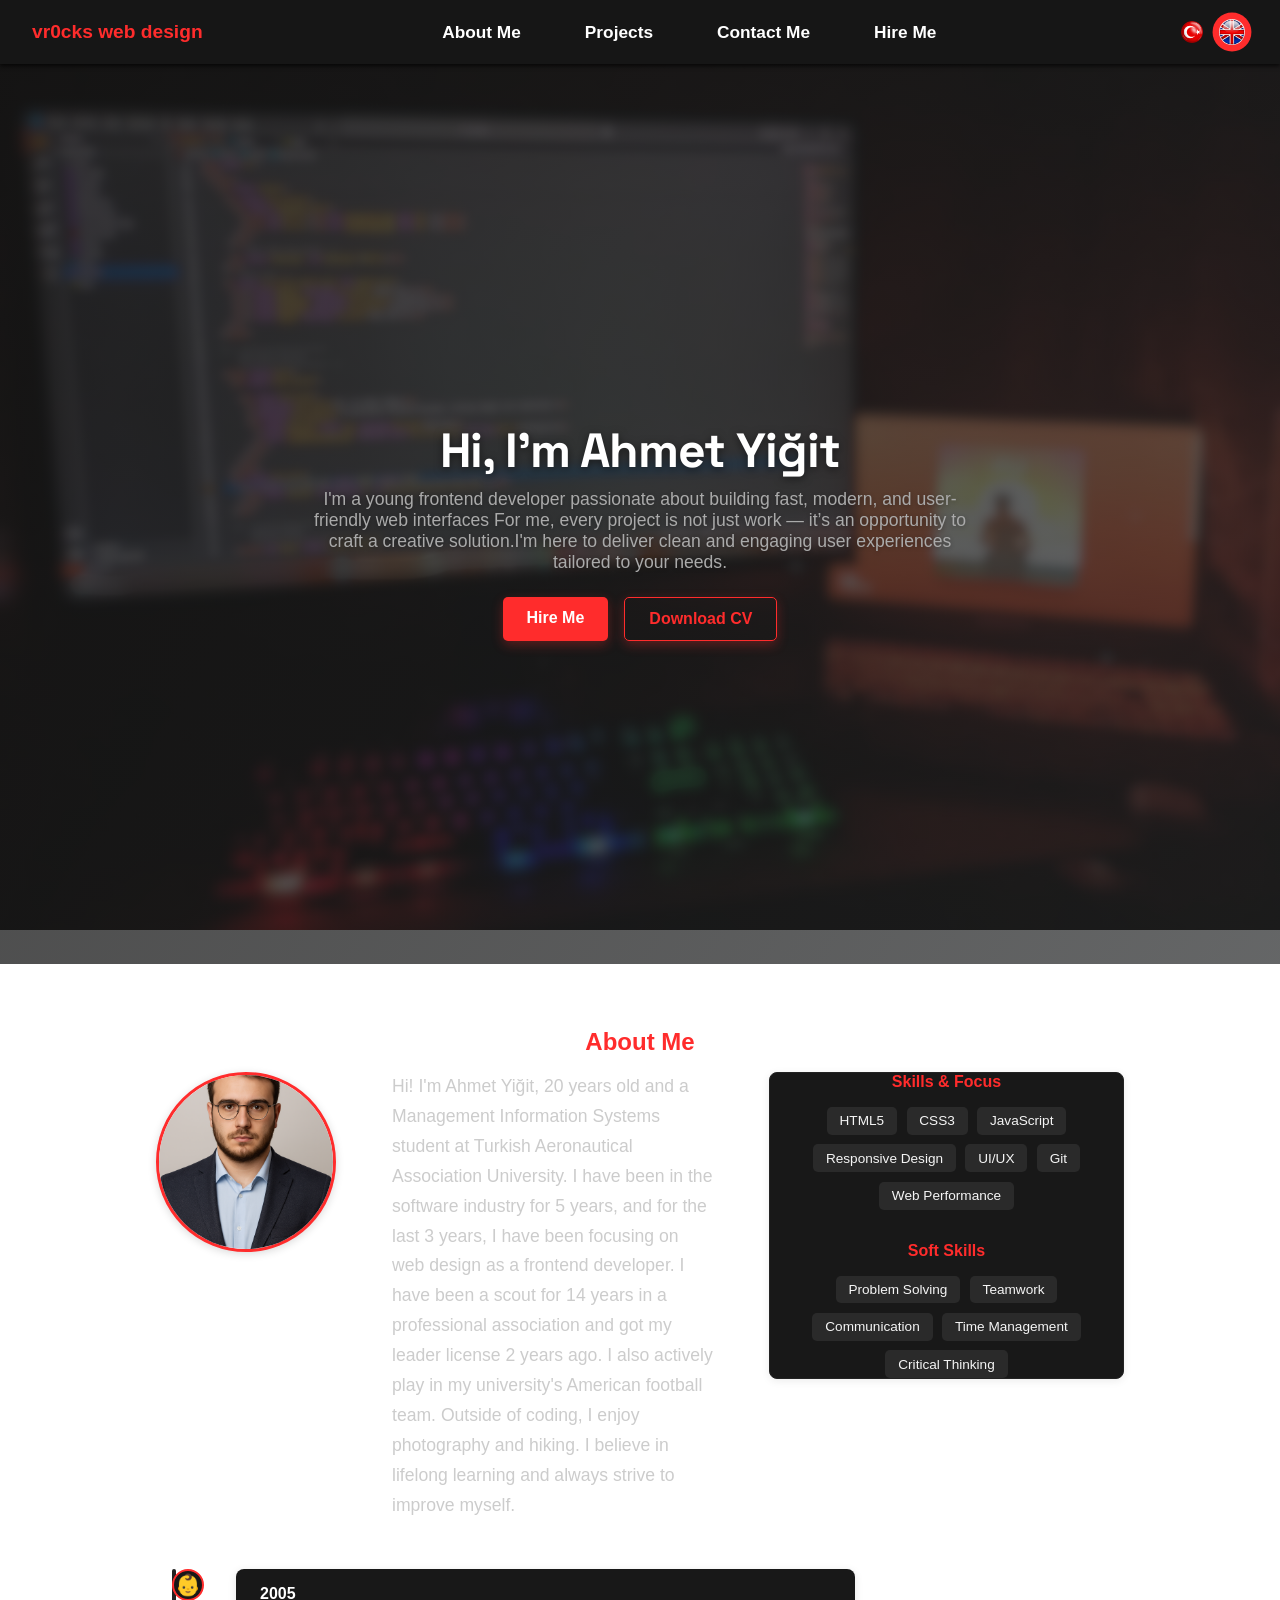
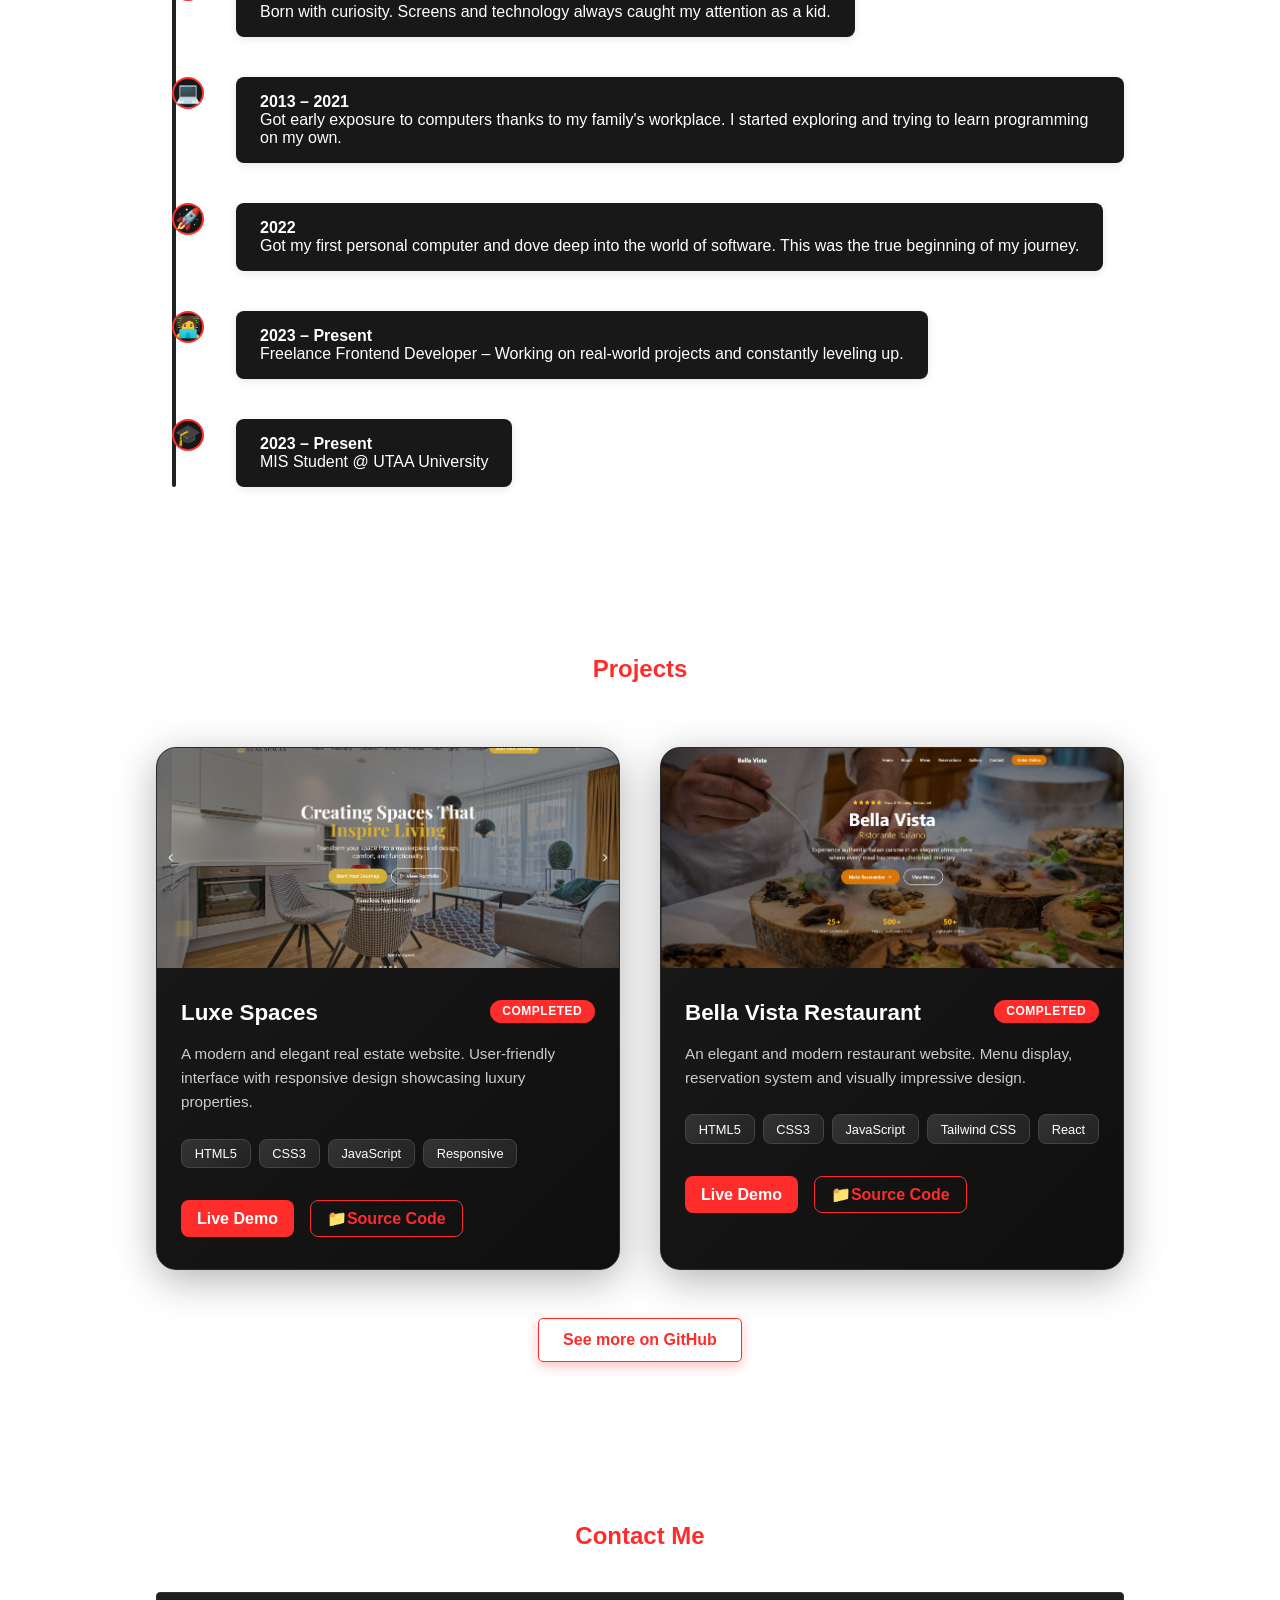
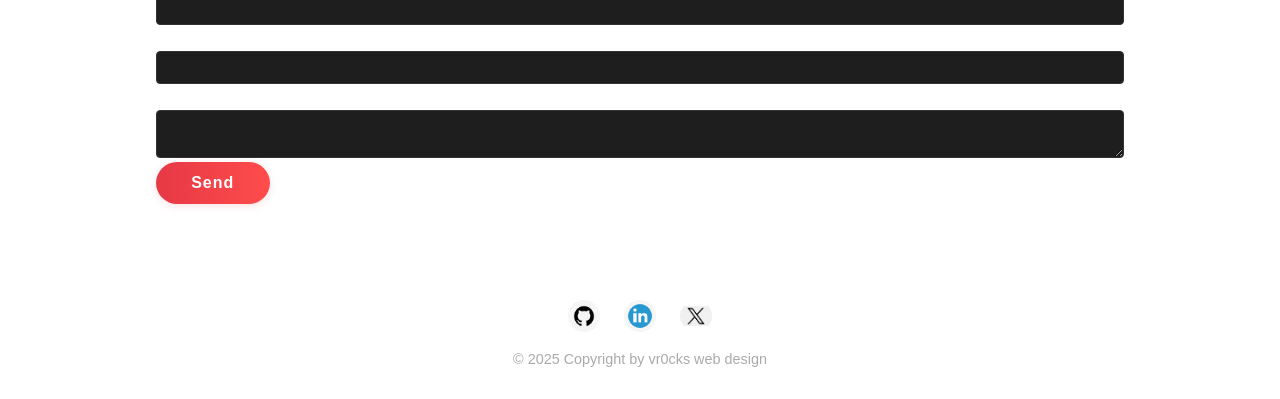
==== commit 00b9511f: "Add files via upload" ====
--- a/index.html
+++ b/index.html
@@ -56,10 +56,12 @@
 
       <div class="hero-text">
         <h1 data-key="hero_title">Hi, I'm Ahmet Yiğit</h1>
-        <p data-key="hero_subtitle">A passionate frontend developer crafting elegant user experiences.</p>
+        <p data-key="hero_subtitle">I'm a young frontend developer passionate about building fast, modern, and user-friendly web interfaces.
+For me, every project is not just work — it’s an opportunity to craft a creative solution.
+I'm here to deliver clean and engaging user experiences tailored to your needs..</p>
         <div class="hero-buttons">
           <a href="#contact" class="btn" data-key="btn_hire">Hire Me</a>
-          <a href="./assets/Resume.pdf" download class="btn btn-outline" data-key="btn_cv">Download CV</a>
+          <a href="./assets/Yiğit Canlı Frontend dev.pdf" download class="btn btn-outline" data-key="btn_cv">Download CV</a>
         </div>
       </div>
     </div>
@@ -128,7 +130,7 @@
       <div class="timeline-item">
         <div class="timeline-dot"><span>🚀</span></div>
         <div class="timeline-content">
-          <h4>2022 (Age 17)</h4>
+          <h4>2022 </h4>
           <p data-key="timeline_2022">Got my first personal computer and dove deep into the world of software. This was the true beginning of my journey.</p>
         </div>
       </div>
@@ -155,38 +157,80 @@
   <section id="projects" class="section">
     <h2 data-key="projects_title">Projects</h2>
     <div class="project-grid">
-      <!-- Todo App Card -->
-      <div class="project-card">
-        <img src="assets/to do.jpg" alt="Todo App Screenshot" style="width:100%;height:180px;object-fit:cover;border-radius:10px 10px 0 0;">
-        <div class="project-card-content" style="padding:1rem;">
-          <h3 data-key="todo_title">Todo App</h3>
-          <p data-key="todo_desc">A minimalistic todo app with localStorage support and a clean UI.</p>
-          <div class="tags">
-            <span>HTML</span><span>CSS</span><span>JavaScript</span>
-          </div>
-          <a href="https://vr0cks.github.io/to-do-/" class="btn-sm" data-key="btn_view" target="_blank">View Project</a>
-        </div>
-      </div>
-      <!-- Alpine Hunting Store Card -->
-      <div class="project-card">
-        <img src="assets/alpine.jpg" alt="Alpine Hunting Store Screenshot" style="width:100%;height:180px;object-fit:cover;border-radius:10px 10px 0 0;">
-        <div class="project-card-content" style="padding:1rem;">
-          <h3>Alpine Hunting Store</h3>
-          <p>A modern and user-friendly e-commerce site for outdoor and hunting equipment. <strong>(Still in progress)</strong></p>
-          <div class="tags">
-            <span>HTML</span><span>CSS</span><span>JavaScript</span><span>Tailwind CSS</span><span>React</span>
-          </div>
-          <a href="#" class="btn-sm" disabled style="pointer-events:none;opacity:0.6;">In Progress</a>
-        </div>
-      </div>
-    </div>
-    <div style="text-align:center; margin-top:2rem;">
+      <!-- Luxe Spaces Card -->
+      <div class="project-card fade-in">
+        <div class="project-image">
+          <img src="assets/luxe.png" alt="Luxe Spaces Screenshot">
+          <div class="project-overlay">
+            <a href="https://vr0cks.github.io/LUXE-SPACES/" target="_blank" class="project-link">
+              <span>👁️</span>
+            </a>
+          </div>
+        </div>
+        <div class="project-content">
+          <div class="project-header">
+            <h3 data-key="luxe_title">Luxe Spaces</h3>
+            <span class="project-status" data-key="status_completed">Completed</span>
+          </div>
+          <p data-key="luxe_desc">Modern ve şık bir emlak sitesi. Lüks mülkleri sergileyen responsive tasarım ile kullanıcı dostu arayüz.</p>
+          <div class="project-tech">
+            <span class="tech-tag">HTML5</span>
+            <span class="tech-tag">CSS3</span>
+            <span class="tech-tag">JavaScript</span>
+            <span class="tech-tag">Responsive</span>
+          </div>
+          <div class="project-actions">
+            <a href="https://vr0cks.github.io/LUXE-SPACES/" target="_blank" class="btn-project primary" data-key="btn_live_demo">
+              <span>🚀</span> Live Demo
+            </a>
+            <a href="https://github.com/Vr0cks/LUXE-SPACES" target="_blank" class="btn-project secondary" data-key="btn_source_code">
+              <span>📁</span> Source
+            </a>
+          </div>
+        </div>
+      </div>
+
+      <!-- Bella Vista Restaurant Card -->
+      <div class="project-card fade-in">
+        <div class="project-image">
+          <img src="assets/restaurant.png" alt="Bella Vista Restaurant Screenshot">
+          <div class="project-overlay">
+            <a href="https://vr0cks.github.io/restaurant/" target="_blank" class="project-link">
+              <span>👁️</span>
+            </a>
+          </div>
+        </div>
+        <div class="project-content">
+          <div class="project-header">
+            <h3 data-key="bella_title">Bella Vista Restaurant</h3>
+            <span class="project-status" data-key="status_completed">Completed</span>
+          </div>
+          <p data-key="bella_desc">Zarif ve modern bir restoran web sitesi. Menü görüntüleme, rezervasyon sistemi ve görsel açıdan etkileyici tasarım.</p>
+          <div class="project-tech">
+            <span class="tech-tag">HTML5</span>
+            <span class="tech-tag">CSS3</span>
+            <span class="tech-tag">JavaScript</span>
+            <span class="tech-tag">Tailwind CSS</span>
+            <span class="tech-tag">React</span>
+          </div>
+          <div class="project-actions">
+            <a href="https://vr0cks.github.io/restaurant/" target="_blank" class="btn-project primary" data-key="btn_live_demo">
+              <span>🚀</span> Live Demo
+            </a>
+            <a href="https://github.com/Vr0cks/restaurant" target="_blank" class="btn-project secondary" data-key="btn_source_code">
+              <span>📁</span> Source
+            </a>
+          </div>
+        </div>
+      </div>
+    </div>
+    
+    <div class="more-projects">
       <a href="https://github.com/Vr0cks" target="_blank" class="btn btn-outline" data-key="btn_github_more">
-        See more on GitHub
+        <span>📂</span> See more on GitHub
       </a>
     </div>
   </section>
-
 
   <!-- =========================
        İletişim Bölümü
@@ -216,7 +260,6 @@
       <a href="https://github.com/Vr0cks" target="_blank"><img src="assets/github.png" alt="GitHub"></a>
       <a href="https://www.linkedin.com/in/ahmet-yiğit-canlı/" target="_blank"><img src="assets/linkedin.png" alt="LinkedIn"></a>
       <a href="https://x.com/ahmetcanli1907" target="_blank"><img src="assets/X.jpeg" alt="Twitter"></a>
-      <!-- Diğer sosyal medya ikonlarını da ekleyebilirsin -->
     </div>
     <p>&copy; 2025 Copyright by vr0cks web design</p>
   </footer>
@@ -225,52 +268,5 @@
        Scriptler
        ========================= -->
   <script src="script.js"></script>
-  <script>
-document.addEventListener("DOMContentLoaded", function() {
-  const sections = document.querySelectorAll("section[id]");
-  const navLinks = document.querySelectorAll(".nav-links a");
-
-  function onScroll() {
-    let scrollPos = window.scrollY + 120; // Navbar yüksekliği kadar offset
-    sections.forEach(section => {
-      if (
-        scrollPos >= section.offsetTop &&
-        scrollPos < section.offsetTop + section.offsetHeight
-      ) {
-        navLinks.forEach(link => {
-          link.classList.remove("active");
-          if (link.getAttribute("href") === "#" + section.id) {
-            link.classList.add("active");
-          }
-        });
-      }
-    });
-  }
-
-  window.addEventListener("scroll", onScroll);
-  onScroll(); // Sayfa yüklenince de çalışsın
-});
-</script>
-  <script>
-document.addEventListener("DOMContentLoaded", function() {
-  function revealTimeline() {
-    document.querySelectorAll('.timeline-item').forEach(item => {
-      const rect = item.getBoundingClientRect();
-      if(rect.top < window.innerHeight - 80) {
-        item.classList.add('visible');
-      }
-    });
-  }
-  window.addEventListener('scroll', revealTimeline);
-  revealTimeline();
-});
-</script>
-<script>
-// document.getElementById('contact-form').addEventListener('submit', function(e){
-//   e.preventDefault();
-//   document.getElementById('thanks-message').style.display = 'block';
-//   this.reset();
-// });
-</script>
 </body>
-</html>
+</html>
--- a/style.css
+++ b/style.css
@@ -55,7 +55,36 @@
   text-decoration: none;
 }
 
-/* Menü linkleri */
+/* ============================
+   Navigasyon Barı - Güncellenmiş Versiyon
+   ============================ */
+nav {
+  background: rgba(18, 18, 18, 0.95);
+  backdrop-filter: blur(10px);
+  box-shadow: 0 2px 4px rgba(0, 0, 0, 0.7);
+  padding: 1rem 2rem;
+  display: flex;
+  justify-content: space-between;
+  align-items: center;
+  position: sticky;
+  top: 0;
+  z-index: 10;
+}
+
+/* Logo kısmı */
+.logo {
+  font-weight: bold;
+  font-size: 1.2rem;
+  color: var(--primary);
+}
+.logo a {
+  color: var(--primary);
+  font-weight: bold;
+  font-size: 1.2rem;
+  text-decoration: none;
+}
+
+/* Menü linkleri - Güncellenmiş */
 .nav-links {
   list-style: none;
   display: flex;
@@ -63,42 +92,67 @@
   align-items: center;
   padding: 0;
 }
-.nav-links a {
-  color: #fff !important;
+
+.nav-links li a {
+  color: #fff;
+  text-decoration: none;
+  font-weight: 600;
+  font-size: 1.08rem;
+  padding: 0.5rem 1rem;
+  transition: all 0.3s ease;
   position: relative;
+  background: none !important; /* Tüm arka plan renklerini kaldır */
+  border-radius: 0; /* Border radius'u da kaldır */
+}
+
+/* Alt çizgi için temel stil */
+.nav-links li a::after {
+  content: '';
+  position: absolute;
+  bottom: -2px;
+  left: 0;
+  width: 100%;
+  height: 2px;
+  background: var(--primary);
+  transform: scaleX(0);
+  transition: transform 0.3s ease;
+  transform-origin: left;
+}
+
+/* Hover durumunda alt çizgi */
+.nav-links li a:hover::after {
+  transform: scaleX(1);
+}
+/* Aktif link için alt çizgi */
+.mobile-menu {
+  display: flex;
+  flex-direction: column;
+  position: absolute;
+  top: 60px;
+  right: 0;
+  background: var(--bg);
+  width: 200px;
+  z-index: 100;
+}
+
+.mobile-menu a {
+  background: transparent !important;
+  position: relative;
+  color: #fff;
   text-decoration: none;
-  transition: color 0.2s;
-  font-weight: 600;
-  font-size: 1.15rem; /* veya 18px, istediğin büyüklükte ayarlayabilirsin */
-  line-height: 1.6;
-  padding: 0.3em 0.7em;
-}
-.nav-links a.active,
-.nav-links a:hover {
-  color: #fff !important; /* Yazı rengi değişmesin */
-}
-.nav-links a::after {
-  content: "";
-  display: block;
-  width: 0;
-  height: 3px;
-  background: transparent;
-  position: absolute;
-  left: 0;
-  bottom: -6px;
-  transition: width 0.3s cubic-bezier(0.4,0,0.2,1), background 0.2s;
-}
-
-.nav-links a:hover::after {
-  background: #ff2d2d;
-  width: 100%;
-}
-
-/* Navbar aksiyonları hizalama */
-.nav-actions {
-  display: flex;
-  gap: 1rem;
-  align-items: center;
+  padding: 0.75rem 1rem;
+  transition: all 0.3s ease;
+}
+
+.mobile-menu a.active {
+  background: transparent !important;
+  border-left: 3px solid var(--primary); /* Mobilde sol kenarda çizgi */
+  color: var(--primary);
+}
+
+.mobile-menu a:hover {
+  color: var(--primary);
+  background: rgba(255, 44, 44, 0.1) !important;
 }
 
 /* Dil değiştirme ve ekstra aksiyonlar */
@@ -113,7 +167,7 @@
   cursor: pointer;
   padding: 4px;
   border-radius: 50%;
-  transition: background 0.2s, box-shadow 0.2s, transform 0.15s;
+  transition:  0.2s, box-shadow 0.2s, transform 0.15s;
   display: flex;
   align-items: center;
   justify-content: center;
@@ -307,6 +361,14 @@
   transition: transform 0.3s;
 }
 .slide:hover { transform: scale(1.05); }
+.more-projects {
+  text-align: center !important;
+  margin: 2rem auto !important;
+  display: flex !important;
+  justify-content: center !important;
+  width: 100% !important;
+}
+
 
 /* ============================
    Form Elemanları
@@ -354,30 +416,191 @@
 }
 
 /* ============================
-   Proje Kartları
+   Gelişmiş Proje Kartları (2. koddan alındı)
    ============================ */
 .project-grid {
   display: grid;
   grid-template-columns: 1fr;
-  gap: 1.5rem;
-  margin-top: 2rem;
+  gap: 2.5rem;
+  margin-top: 3rem;
+  padding: 1rem 0;
+}
+
+@media (min-width: 768px) {
+  .project-grid {
+    grid-template-columns: repeat(auto-fit, minmax(400px, 1fr));
+  }
 }
 
 .project-card {
-  background: #181818;
-  border-radius: 14px;
-  box-shadow: 0 2px 16px rgba(0,0,0,0.15);
-  padding: 1.5rem 0.7rem;
+  background: linear-gradient(135deg, #1a1a1a 0%, #0f0f0f 100%);
+  border-radius: 20px;
+  overflow: hidden;
+  box-shadow: 0 10px 40px rgba(0, 0, 0, 0.3);
+  transition: all 0.4s cubic-bezier(0.25, 0.46, 0.45, 0.94);
+  border: 1px solid #2a2a2a;
+  position: relative;
+}
+
+.project-card:hover {
+  transform: translateY(-8px) scale(1.02);
+  box-shadow: 0 20px 60px rgba(255, 44, 44, 0.15);
+  border-color: var(--primary);
+}
+
+.project-image {
+  position: relative;
+  height: 220px;
+  overflow: hidden;
+}
+
+.project-image img {
   width: 100%;
-  max-width: 100%;
-  box-sizing: border-box;
-  margin: 0 auto;
-}
-
-@media (min-width: 600px) {
-  .project-grid {
-    grid-template-columns: repeat(auto-fit, minmax(320px, 1fr));
-  }
+  height: 100%;
+  object-fit: cover;
+  transition: transform 0.4s ease;
+}
+
+.project-card:hover .project-image img {
+  transform: scale(1.1);
+}
+
+.project-overlay {
+  position: absolute;
+  top: 0;
+  left: 0;
+  right: 0;
+  bottom: 0;
+  background: rgba(0, 0, 0, 0.7);
+  display: flex;
+  align-items: center;
+  justify-content: center;
+  opacity: 0;
+  transition: opacity 0.3s ease;
+}
+
+.project-card:hover .project-overlay {
+  opacity: 1;
+}
+
+.project-link {
+  background: var(--primary);
+  color: white;
+  width: 60px;
+  height: 60px;
+  border-radius: 50%;
+  display: flex;
+  align-items: center;
+  justify-content: center;
+  text-decoration: none;
+  font-size: 1.2rem;
+  transition: transform 0.2s ease;
+}
+
+.project-link:hover {
+  transform: scale(1.1);
+}
+
+.project-content {
+  padding: 2rem 1.5rem;
+}
+
+.project-header {
+  display: flex;
+  justify-content: space-between;
+  align-items: flex-start;
+  margin-bottom: 1rem;
+  flex-wrap: wrap;
+  gap: 0.5rem;
+}
+
+.project-header h3 {
+  color: #ffffff;
+  font-size: 1.4rem;
+  font-weight: 700;
+  margin: 0;
+  flex: 1;
+}
+
+.project-status {
+  background: var(--primary);
+  color: white;
+  padding: 0.3rem 0.8rem;
+  border-radius: 15px;
+  font-size: 0.75rem;
+  font-weight: 600;
+  text-transform: uppercase;
+  letter-spacing: 0.5px;
+}
+
+.project-status.in-progress {
+  background: linear-gradient(135deg, #ffa500, #ff6b35);
+}
+
+.project-content p {
+  color: #cccccc;
+  line-height: 1.6;
+  margin-bottom: 1.5rem;
+  font-size: 0.95rem;
+}
+
+.project-tech {
+  display: flex;
+  flex-wrap: wrap;
+  gap: 0.5rem;
+  margin-bottom: 2rem;
+}
+
+.tech-tag {
+  background: linear-gradient(135deg, #333, #222);
+  color: #fff;
+  padding: 0.4rem 0.8rem;
+  border-radius: 8px;
+  font-size: 0.8rem;
+  font-weight: 500;
+  border: 1px solid #444;
+  transition: all 0.2s ease;
+}
+
+.tech-tag:hover {
+  background: var(--primary);
+  border-color: var(--primary);
+  transform: translateY(-2px);
+}
+
+.project-actions {
+  display: flex;
+  gap: 1rem;
+  flex-wrap: wrap;
+}
+
+.btn-project {
+  display: inline-flex;
+  align-items: center;
+  gap: 0.5rem;
+  padding: 0.5rem 1rem;
+  border-radius: 8px;
+  text-decoration: none;
+  font-weight: 600;
+  transition: all 0.3s ease;
+  border: none;
+  cursor: pointer;
+}
+
+.btn-project.primary {
+  background: var(--primary);
+  color: white;
+}
+
+.btn-project.secondary {
+  background: transparent;
+  color: var(--primary);
+  border: 1px solid var(--primary);
+}
+
+.btn-project:hover {
+  transform: translateY(-2px);
+  box-shadow: 0 4px 12px rgba(255, 44, 44, 0.3);
 }
 
 /* ============================
@@ -634,6 +857,20 @@
 }
 
 /* ============================
+   Responsive İyileştirmeler (Proje kartları için)
+   ============================ */
+@media (max-width: 480px) {
+  .project-actions {
+    flex-direction: column;
+  }
+  
+  .btn-project {
+    width: 100%;
+    justify-content: center;
+  }
+}
+
+/* ============================
    Sosyal Medya İkonları (Footer için)
    ============================ */
 .footer-social {
@@ -689,13 +926,4 @@
   width: 100%;
   max-width: 1000px;
   margin: auto;
-  padding: 4rem 1rem;
-}
-
-.project-card {
-  box-sizing: border-box;
-  width: 100%;
-  max-width: 100%;
-  margin: 0 auto;
-  padding: 1.5rem 0.7rem;
-}
+  padding: 4rem 1rem;}
